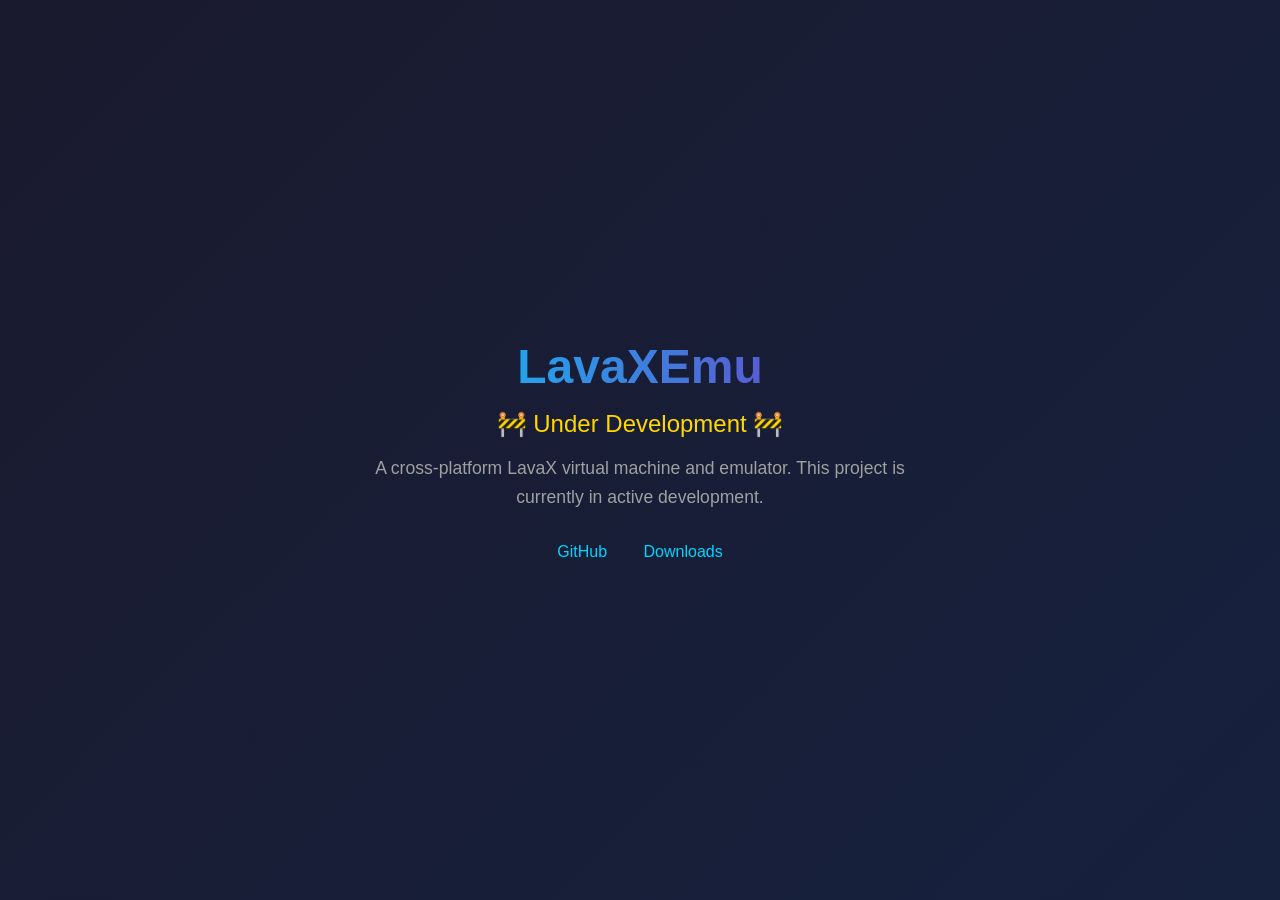
==== site/index.html @ cfd11c2a "Add GitHub Actions CI/CD configuration - ci.yml: Check formatting, clippy, build and tests - release" ====
<!DOCTYPE html>
<html lang="en">
<head>
    <meta charset="UTF-8">
    <meta name="viewport" content="width=device-width, initial-scale=1.0">
    <title>LavaXEmu</title>
    <style>
        * {
            margin: 0;
            padding: 0;
            box-sizing: border-box;
        }
        body {
            font-family: -apple-system, BlinkMacSystemFont, 'Segoe UI', Roboto, Oxygen, Ubuntu, sans-serif;
            display: flex;
            justify-content: center;
            align-items: center;
            min-height: 100vh;
            background: linear-gradient(135deg, #1a1a2e 0%, #16213e 100%);
            color: #e6e6e6;
        }
        .container {
            text-align: center;
            padding: 2rem;
        }
        h1 {
            font-size: 3rem;
            margin-bottom: 1rem;
            background: linear-gradient(90deg, #00d4ff, #7b2cbf);
            -webkit-background-clip: text;
            -webkit-text-fill-color: transparent;
            background-clip: text;
        }
        .status {
            font-size: 1.5rem;
            color: #ffd700;
            margin-bottom: 1rem;
            animation: pulse 2s infinite;
        }
        @keyframes pulse {
            0%, 100% { opacity: 1; }
            50% { opacity: 0.5; }
        }
        p {
            font-size: 1.1rem;
            color: #a0a0a0;
            max-width: 600px;
            margin: 0 auto;
            line-height: 1.6;
        }
        .links {
            margin-top: 2rem;
        }
        .links a {
            color: #00d4ff;
            text-decoration: none;
            margin: 0 1rem;
            font-size: 1rem;
        }
        .links a:hover {
            text-decoration: underline;
        }
    </style>
</head>
<body>
    <div class="container">
        <h1>LavaXEmu</h1>
        <div class="status">🚧 Under Development 🚧</div>
        <p>
            A cross-platform LavaX virtual machine and emulator.
            This project is currently in active development.
        </p>
        <div class="links">
            <a href="https://github.com/Aloys/LavaXEmu">GitHub</a>
            <a href="https://github.com/Aloys/LavaXEmu/releases">Downloads</a>
        </div>
    </div>
</body>
</html>
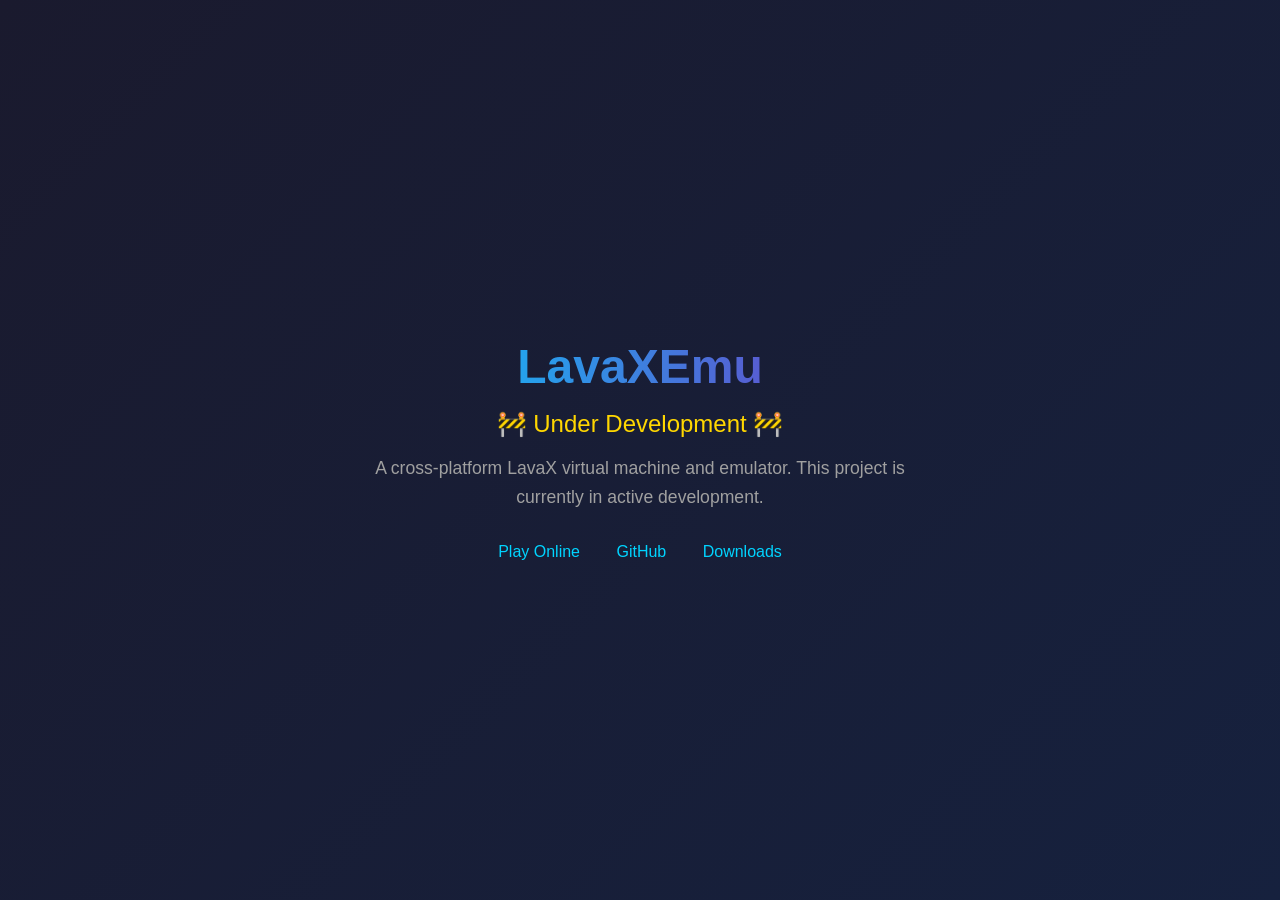
==== commit 22c89265: "feat: add EmulatorJS browser core" ====
--- a/site/index.html
+++ b/site/index.html
@@ -71,8 +71,9 @@
             This project is currently in active development.
         </p>
         <div class="links">
-            <a href="https://github.com/Aloys/LavaXEmu">GitHub</a>
-            <a href="https://github.com/Aloys/LavaXEmu/releases">Downloads</a>
+            <a href="play.html">Play Online</a>
+            <a href="https://github.com/AloysHF/LavaXEmu">GitHub</a>
+            <a href="https://github.com/AloysHF/LavaXEmu/releases">Downloads</a>
         </div>
     </div>
 </body>
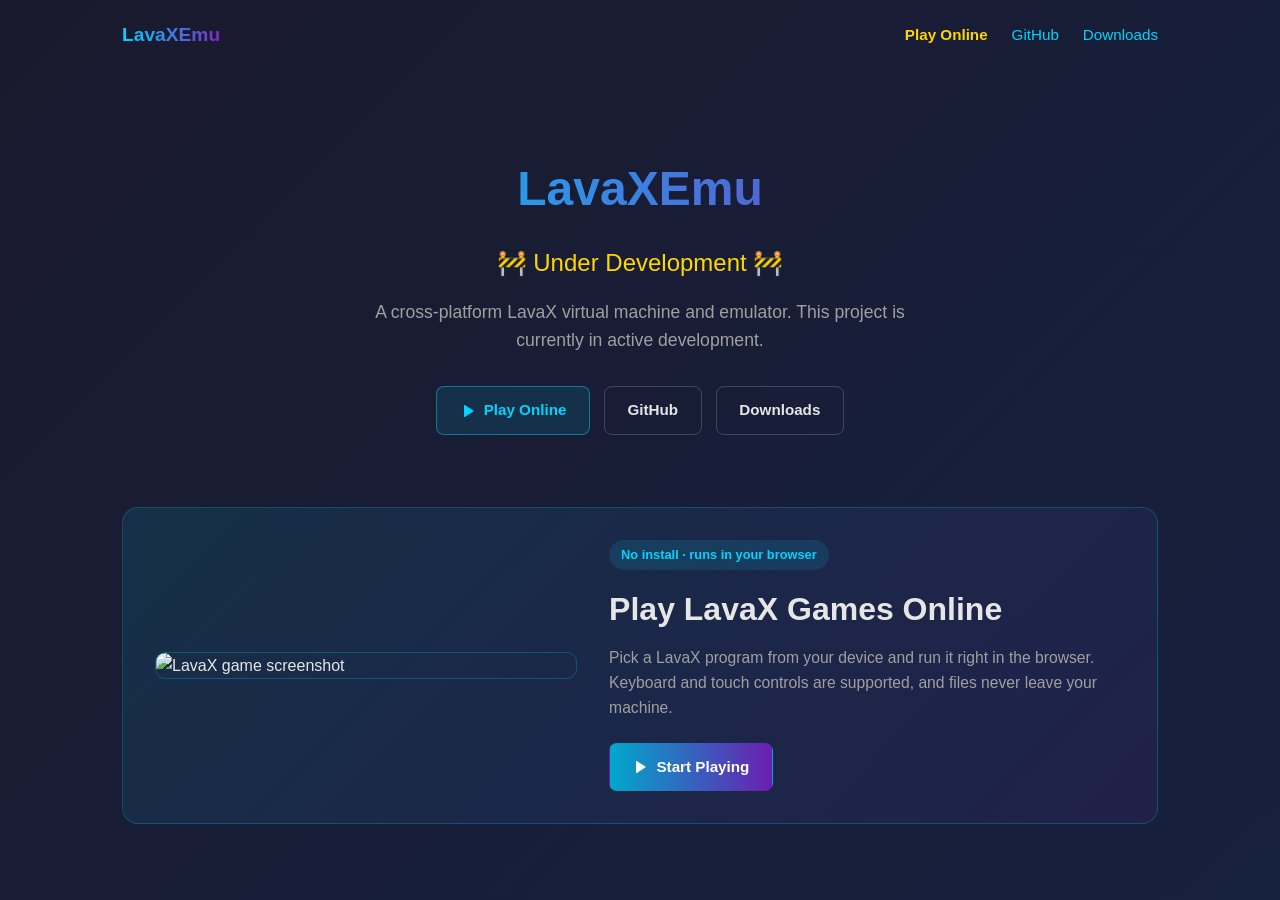
==== commit ad3146ab: "feat: surface online play on the landing page" ====
--- a/site/index.html
+++ b/site/index.html
@@ -3,6 +3,8 @@
 <head>
     <meta charset="UTF-8">
     <meta name="viewport" content="width=device-width, initial-scale=1.0">
+    <meta name="description" content="A cross-platform LavaX virtual machine and emulator. Play LavaX games in your browser, no install required.">
+    <meta name="theme-color" content="#16213e">
     <title>LavaXEmu</title>
     <style>
         * {
@@ -10,18 +12,55 @@
             padding: 0;
             box-sizing: border-box;
         }
+        html {
+            scroll-behavior: smooth;
+        }
         body {
             font-family: -apple-system, BlinkMacSystemFont, 'Segoe UI', Roboto, Oxygen, Ubuntu, sans-serif;
-            display: flex;
-            justify-content: center;
-            align-items: center;
             min-height: 100vh;
             background: linear-gradient(135deg, #1a1a2e 0%, #16213e 100%);
             color: #e6e6e6;
-        }
-        .container {
+            line-height: 1.6;
+        }
+        a {
+            color: #00d4ff;
+            text-decoration: none;
+        }
+        .nav {
+            display: flex;
+            flex-wrap: wrap;
+            align-items: center;
+            gap: 1.5rem;
+            max-width: 1100px;
+            margin: 0 auto;
+            padding: 1.25rem 2rem;
+            font-size: 0.95rem;
+        }
+        .nav .brand {
+            margin-right: auto;
+            font-weight: 700;
+            font-size: 1.2rem;
+            background: linear-gradient(90deg, #00d4ff, #7b2cbf);
+            -webkit-background-clip: text;
+            -webkit-text-fill-color: transparent;
+            background-clip: text;
+        }
+        .nav a:hover {
+            text-decoration: underline;
+        }
+        .nav a.nav-play {
+            color: #ffd700;
+            font-weight: 600;
+        }
+        .nav a.nav-play:hover {
+            color: #00d4ff;
+            text-decoration: none;
+        }
+        .hero {
+            max-width: 900px;
+            margin: 0 auto;
+            padding: 5rem 2rem 4.5rem;
             text-align: center;
-            padding: 2rem;
         }
         h1 {
             font-size: 3rem;
@@ -41,40 +80,155 @@
             0%, 100% { opacity: 1; }
             50% { opacity: 0.5; }
         }
-        p {
+        .hero p {
             font-size: 1.1rem;
             color: #a0a0a0;
             max-width: 600px;
             margin: 0 auto;
-            line-height: 1.6;
-        }
-        .links {
+        }
+        .hero-actions {
+            display: flex;
+            flex-wrap: wrap;
+            justify-content: center;
+            gap: 0.9rem;
             margin-top: 2rem;
         }
-        .links a {
-            color: #00d4ff;
-            text-decoration: none;
-            margin: 0 1rem;
-            font-size: 1rem;
-        }
-        .links a:hover {
-            text-decoration: underline;
+        .btn {
+            display: inline-flex;
+            align-items: center;
+            gap: 0.5rem;
+            padding: 0.7rem 1.4rem;
+            border: 1px solid transparent;
+            border-radius: 8px;
+            font-size: 0.95rem;
+            font-weight: 600;
+            transition: background 0.2s, border-color 0.2s, color 0.2s, filter 0.2s;
+        }
+        .btn-primary {
+            background: linear-gradient(90deg, #00a8cc, #6a1fb0);
+            color: #fff;
+        }
+        .btn-primary:hover {
+            filter: brightness(1.12);
+        }
+        .btn-play {
+            background: rgba(0, 212, 255, 0.1);
+            border-color: rgba(0, 212, 255, 0.45);
+            color: #00d4ff;
+        }
+        .btn-play:hover {
+            background: rgba(0, 212, 255, 0.18);
+            border-color: #00d4ff;
+        }
+        .btn-ghost {
+            border-color: rgba(255, 255, 255, 0.18);
+            color: #e6e6e6;
+        }
+        .btn-ghost:hover {
+            border-color: rgba(0, 212, 255, 0.5);
+            color: #00d4ff;
+        }
+        .play-section {
+            max-width: 1100px;
+            margin: 0 auto 5rem;
+            padding: 0 2rem;
+        }
+        .play-cta {
+            display: grid;
+            grid-template-columns: 0.9fr 1.1fr;
+            gap: 2rem;
+            align-items: center;
+            padding: 2rem;
+            background: linear-gradient(135deg, rgba(0, 212, 255, 0.1), rgba(123, 44, 191, 0.1));
+            border: 1px solid rgba(0, 212, 255, 0.22);
+            border-radius: 16px;
+        }
+        .play-cta-cover img {
+            display: block;
+            width: 100%;
+            border: 1px solid rgba(0, 212, 255, 0.25);
+            border-radius: 10px;
+            image-rendering: pixelated;
+        }
+        .play-cta-badge {
+            display: inline-block;
+            padding: 0.3rem 0.75rem;
+            border-radius: 999px;
+            background: rgba(0, 212, 255, 0.12);
+            color: #00d4ff;
+            font-size: 0.8rem;
+            font-weight: 600;
+        }
+        .play-cta-body h2 {
+            font-size: clamp(1.5rem, 3vw, 2rem);
+            margin: 0.9rem 0 0.6rem;
+        }
+        .play-cta-body p {
+            color: #a0a0a0;
+            font-size: 0.98rem;
+            margin-bottom: 1.4rem;
+        }
+        @media (max-width: 720px) {
+            .nav {
+                gap: 1rem;
+                padding: 1rem 1.5rem;
+            }
+            .hero {
+                padding: 3.5rem 1.5rem 3rem;
+            }
+            .play-section {
+                padding: 0 1.5rem;
+            }
+            .play-cta {
+                grid-template-columns: 1fr;
+                gap: 1.5rem;
+                padding: 1.5rem;
+            }
         }
     </style>
 </head>
 <body>
-    <div class="container">
-        <h1>LavaXEmu</h1>
-        <div class="status">🚧 Under Development 🚧</div>
-        <p>
-            A cross-platform LavaX virtual machine and emulator.
-            This project is currently in active development.
-        </p>
-        <div class="links">
-            <a href="play.html">Play Online</a>
-            <a href="https://github.com/AloysHF/LavaXEmu">GitHub</a>
-            <a href="https://github.com/AloysHF/LavaXEmu/releases">Downloads</a>
-        </div>
-    </div>
+    <nav class="nav">
+        <a href="index.html" class="brand">LavaXEmu</a>
+        <a href="play.html" class="nav-play">Play Online</a>
+        <a href="https://github.com/AloysHF/LavaXEmu">GitHub</a>
+        <a href="https://github.com/AloysHF/LavaXEmu/releases">Downloads</a>
+    </nav>
+
+    <main>
+        <section class="hero">
+            <h1>LavaXEmu</h1>
+            <div class="status">🚧 Under Development 🚧</div>
+            <p>
+                A cross-platform LavaX virtual machine and emulator.
+                This project is currently in active development.
+            </p>
+            <div class="hero-actions">
+                <a href="play.html" class="btn btn-play">
+                    <svg width="16" height="16" viewBox="0 0 16 16" fill="currentColor" aria-hidden="true"><path d="M4 2.5v11a.5.5 0 00.77.42l8.5-5.5a.5.5 0 000-.84l-8.5-5.5A.5.5 0 004 2.5z"/></svg>
+                    <span>Play Online</span>
+                </a>
+                <a href="https://github.com/AloysHF/LavaXEmu" class="btn btn-ghost">GitHub</a>
+                <a href="https://github.com/AloysHF/LavaXEmu/releases" class="btn btn-ghost">Downloads</a>
+            </div>
+        </section>
+
+        <section id="play" class="play-section">
+            <div class="play-cta">
+                <div class="play-cta-cover">
+                    <img src="docs/images/allout.png" alt="LavaX game screenshot" loading="lazy">
+                </div>
+                <div class="play-cta-body">
+                    <span class="play-cta-badge">No install · runs in your browser</span>
+                    <h2>Play LavaX Games Online</h2>
+                    <p>Pick a LavaX program from your device and run it right in the browser. Keyboard and touch controls are supported, and files never leave your machine.</p>
+                    <a href="play.html" class="btn btn-primary">
+                        <svg width="16" height="16" viewBox="0 0 16 16" fill="currentColor" aria-hidden="true"><path d="M4 2.5v11a.5.5 0 00.77.42l8.5-5.5a.5.5 0 000-.84l-8.5-5.5A.5.5 0 004 2.5z"/></svg>
+                        <span>Start Playing</span>
+                    </a>
+                </div>
+            </div>
+        </section>
+    </main>
 </body>
 </html>
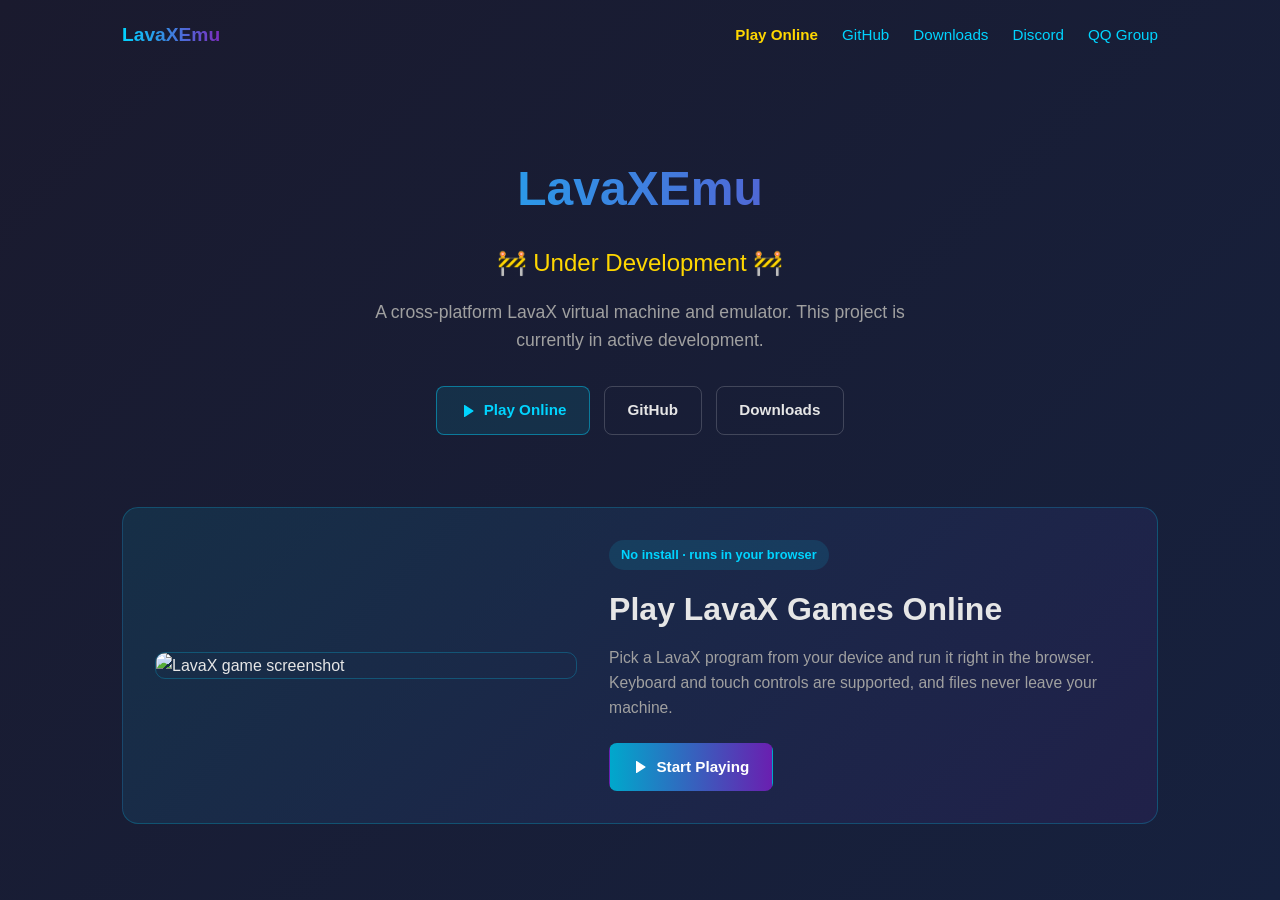
==== commit 1fb96d61: "docs: add Discord and QQ community links" ====
--- a/site/index.html
+++ b/site/index.html
@@ -193,6 +193,8 @@
         <a href="play.html" class="nav-play">Play Online</a>
         <a href="https://github.com/AloysHF/LavaXEmu">GitHub</a>
         <a href="https://github.com/AloysHF/LavaXEmu/releases">Downloads</a>
+        <a href="https://discord.gg/E4SQjXUkZy" target="_blank" rel="noopener">Discord</a>
+        <a href="https://qm.qq.com/q/LAO7DKAWUC" target="_blank" rel="noopener">QQ Group</a>
     </nav>
 
     <main>
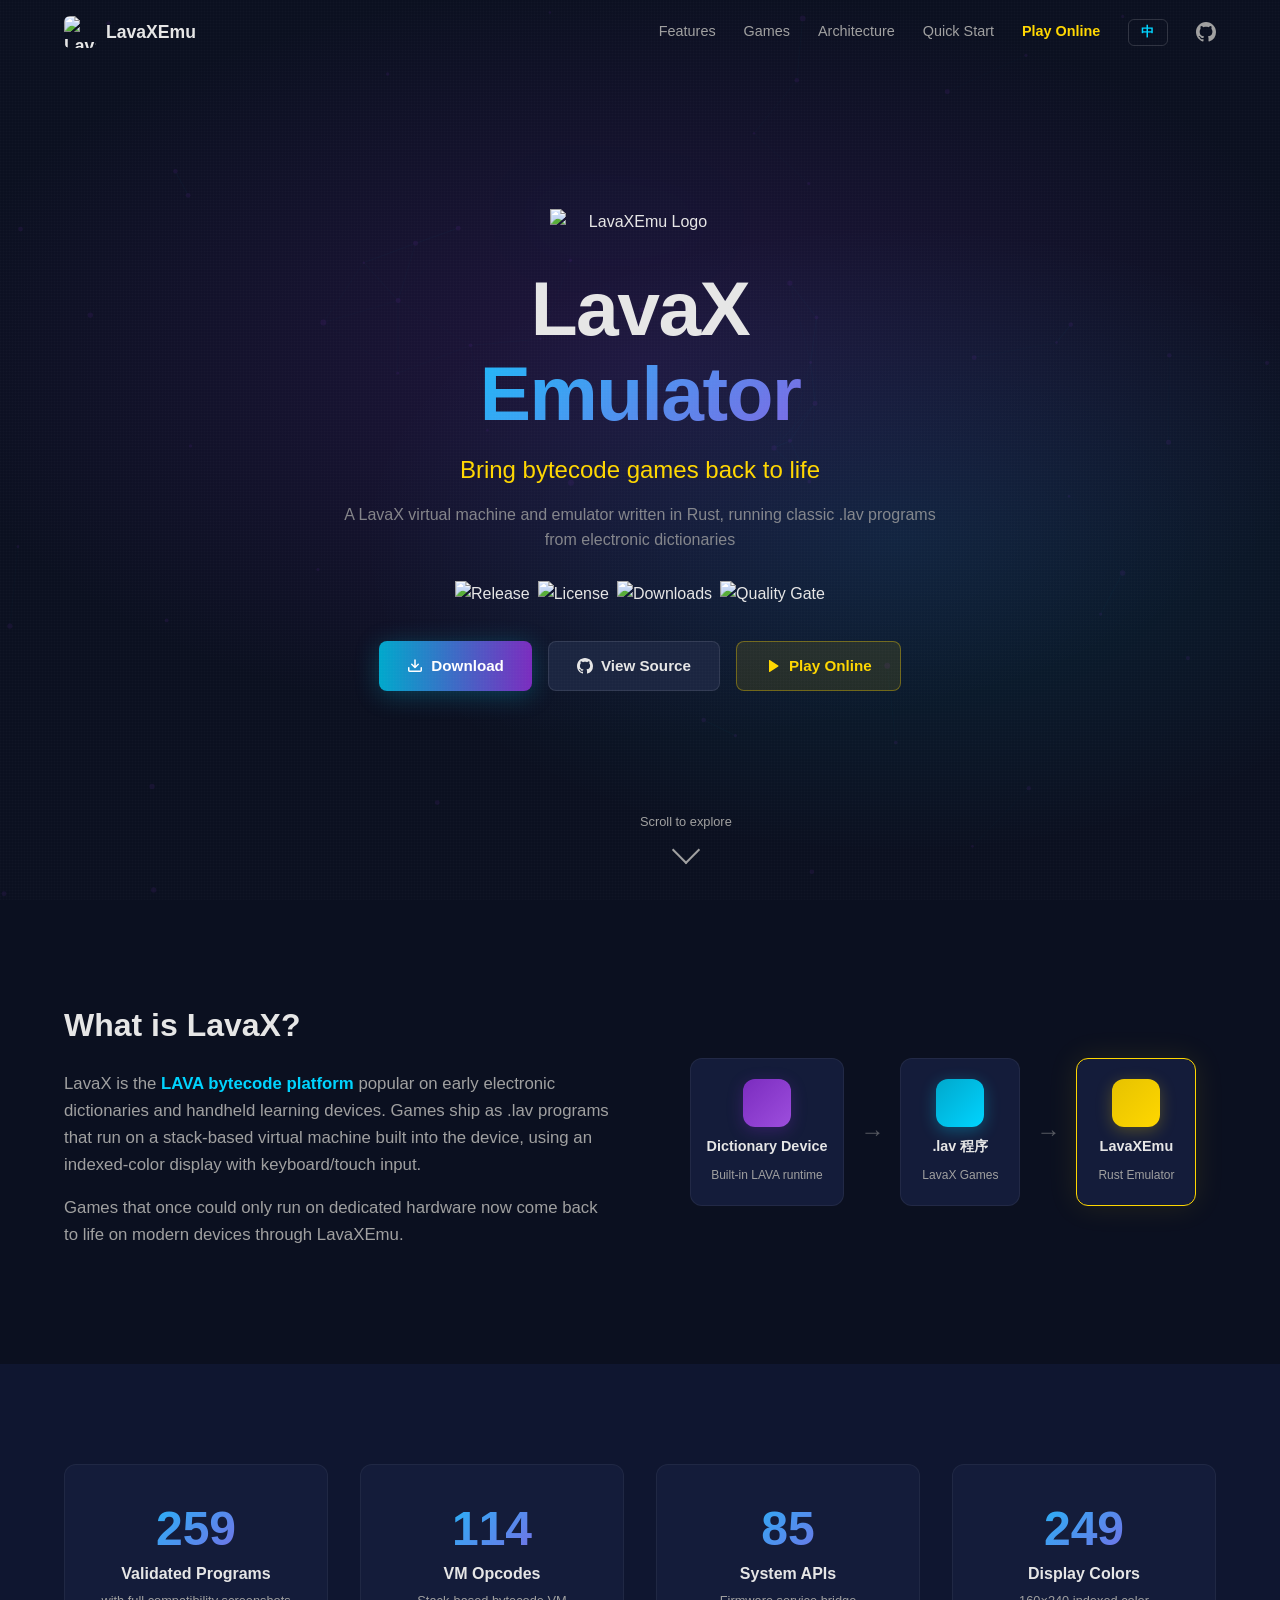
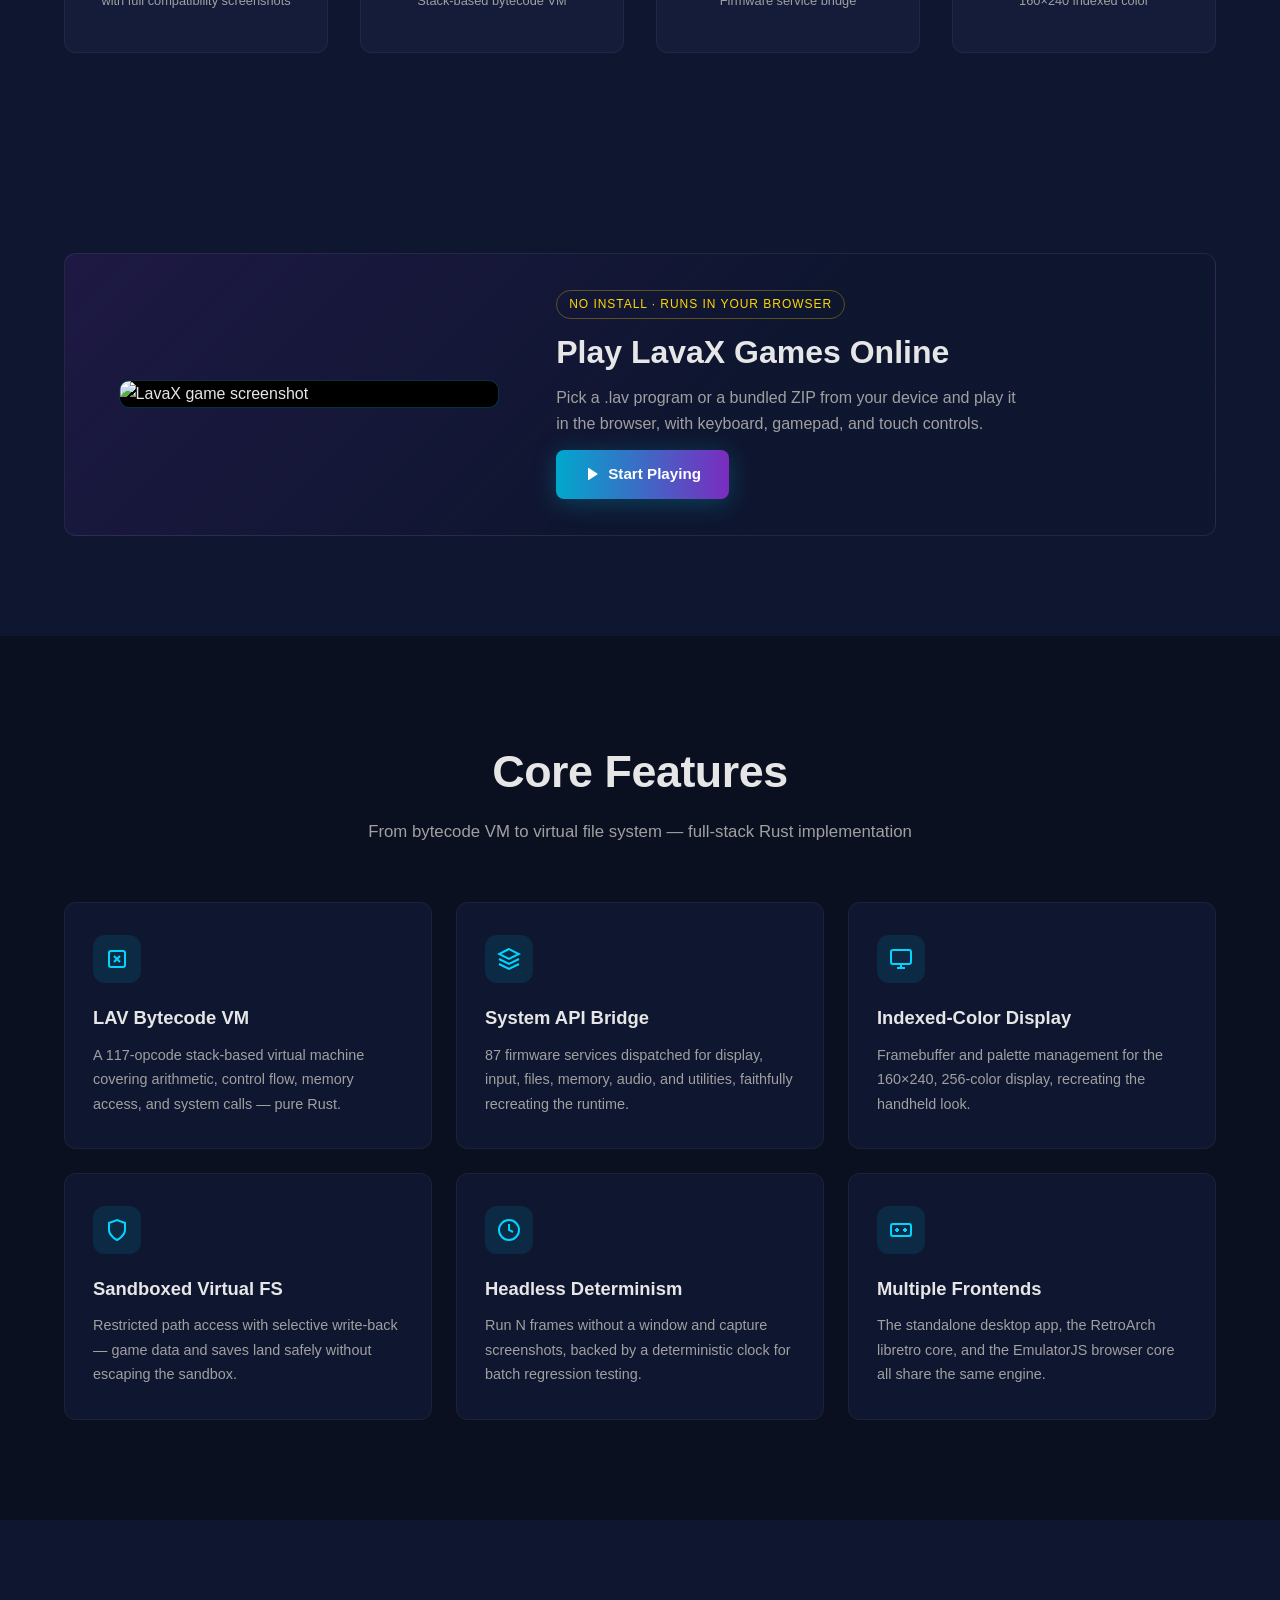
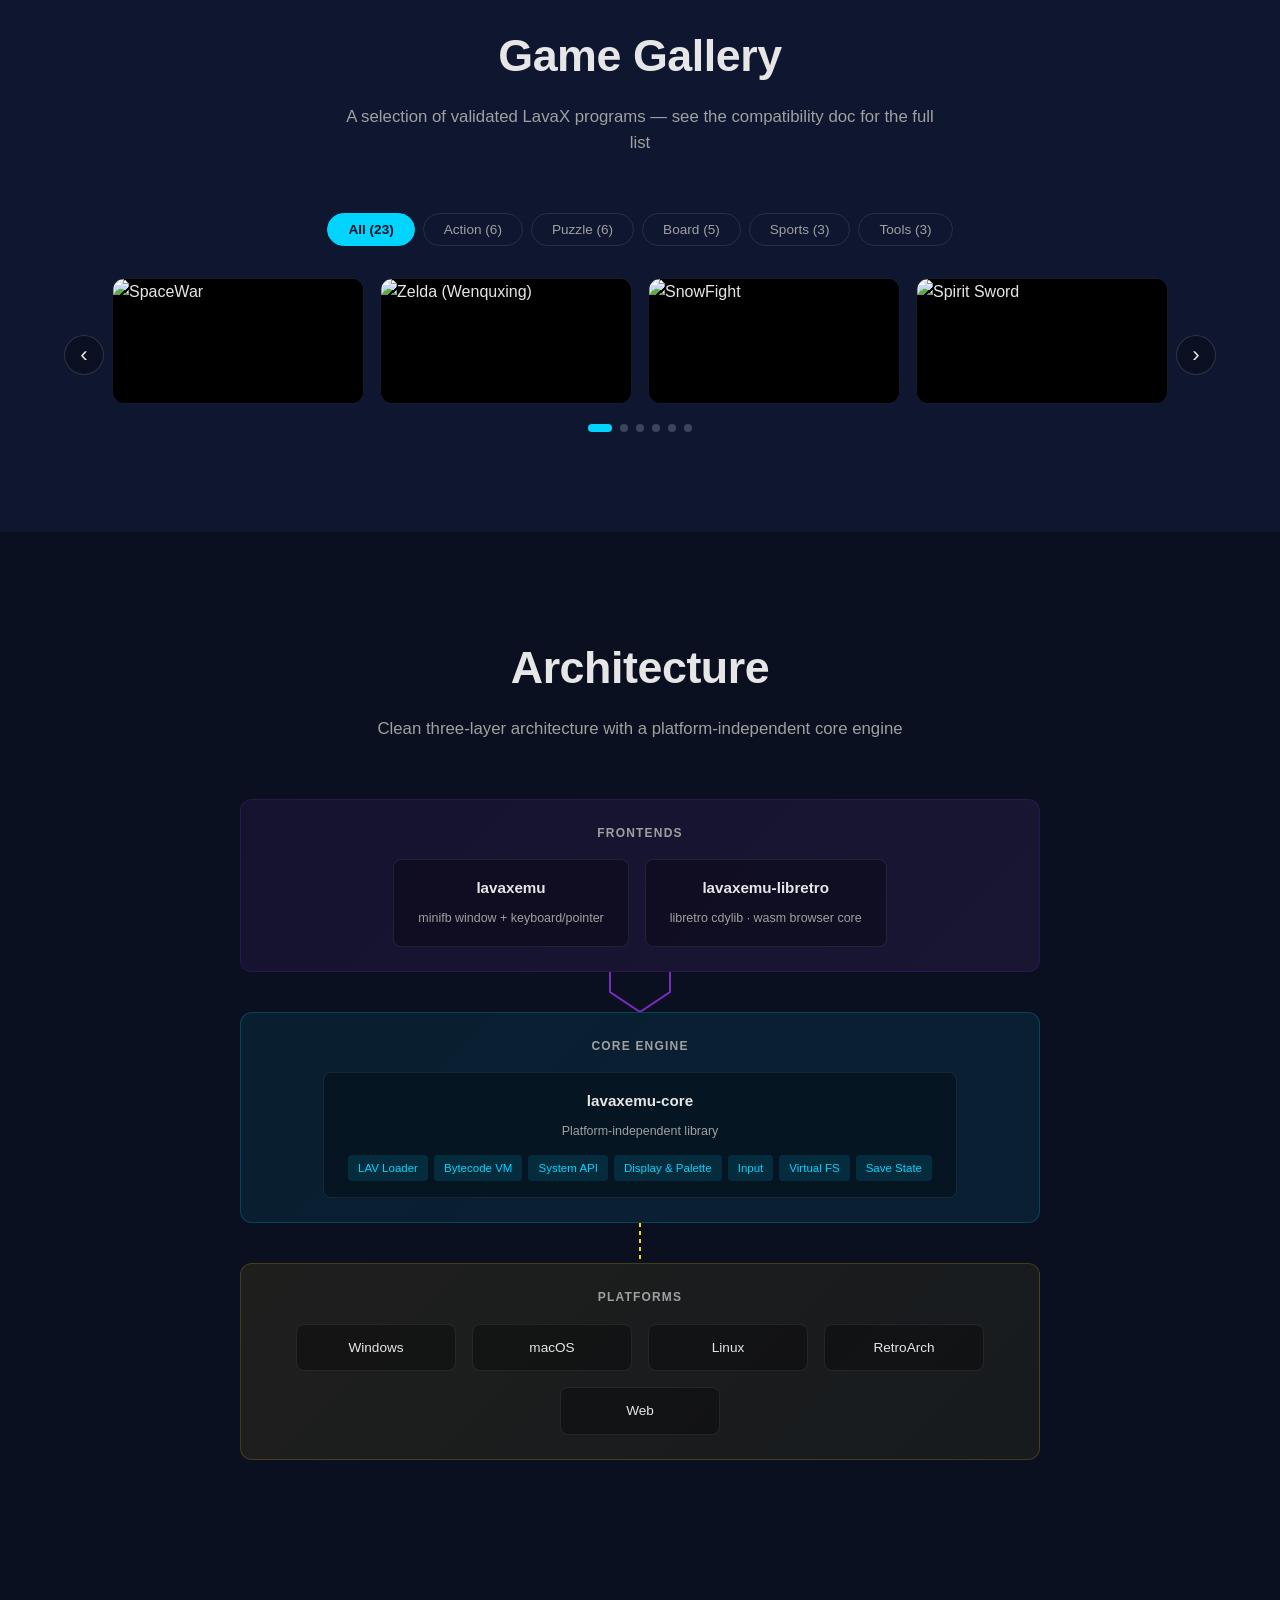
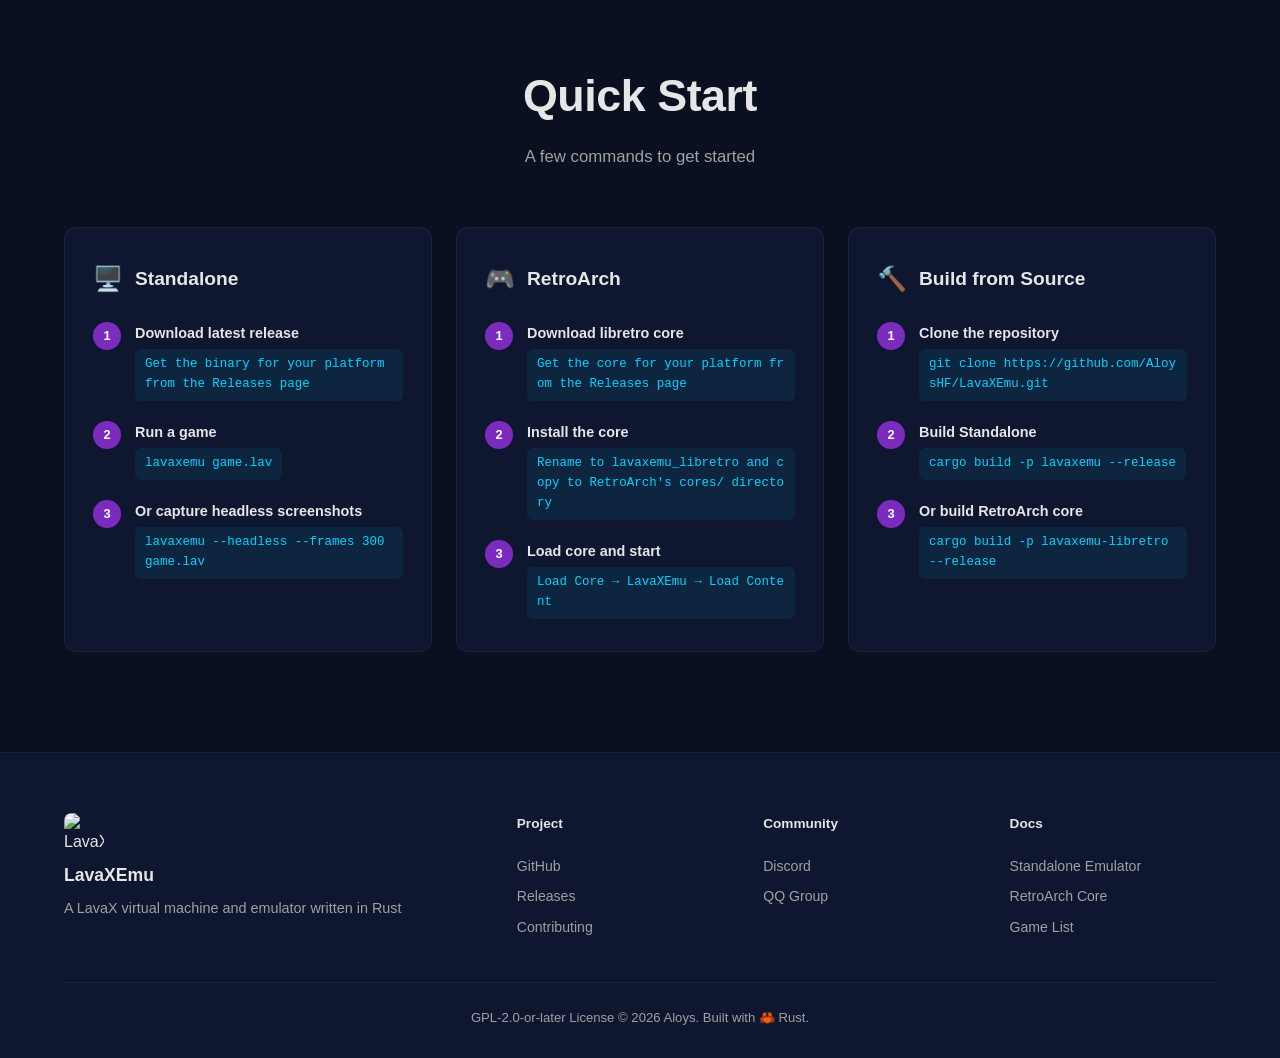
==== commit 21b1753d: "site: expand landing page with full content framework Rework the site to the shared landing-page fra" ====
--- a/site/index.html
+++ b/site/index.html
@@ -1,236 +1,417 @@
 <!DOCTYPE html>
-<html lang="en">
+<html lang="zh-CN">
 <head>
-    <meta charset="UTF-8">
-    <meta name="viewport" content="width=device-width, initial-scale=1.0">
-    <meta name="description" content="A cross-platform LavaX virtual machine and emulator. Play LavaX games in your browser, no install required.">
-    <meta name="theme-color" content="#16213e">
-    <title>LavaXEmu</title>
-    <style>
-        * {
-            margin: 0;
-            padding: 0;
-            box-sizing: border-box;
-        }
-        html {
-            scroll-behavior: smooth;
-        }
-        body {
-            font-family: -apple-system, BlinkMacSystemFont, 'Segoe UI', Roboto, Oxygen, Ubuntu, sans-serif;
-            min-height: 100vh;
-            background: linear-gradient(135deg, #1a1a2e 0%, #16213e 100%);
-            color: #e6e6e6;
-            line-height: 1.6;
-        }
-        a {
-            color: #00d4ff;
-            text-decoration: none;
-        }
-        .nav {
-            display: flex;
-            flex-wrap: wrap;
-            align-items: center;
-            gap: 1.5rem;
-            max-width: 1100px;
-            margin: 0 auto;
-            padding: 1.25rem 2rem;
-            font-size: 0.95rem;
-        }
-        .nav .brand {
-            margin-right: auto;
-            font-weight: 700;
-            font-size: 1.2rem;
-            background: linear-gradient(90deg, #00d4ff, #7b2cbf);
-            -webkit-background-clip: text;
-            -webkit-text-fill-color: transparent;
-            background-clip: text;
-        }
-        .nav a:hover {
-            text-decoration: underline;
-        }
-        .nav a.nav-play {
-            color: #ffd700;
-            font-weight: 600;
-        }
-        .nav a.nav-play:hover {
-            color: #00d4ff;
-            text-decoration: none;
-        }
-        .hero {
-            max-width: 900px;
-            margin: 0 auto;
-            padding: 5rem 2rem 4.5rem;
-            text-align: center;
-        }
-        h1 {
-            font-size: 3rem;
-            margin-bottom: 1rem;
-            background: linear-gradient(90deg, #00d4ff, #7b2cbf);
-            -webkit-background-clip: text;
-            -webkit-text-fill-color: transparent;
-            background-clip: text;
-        }
-        .status {
-            font-size: 1.5rem;
-            color: #ffd700;
-            margin-bottom: 1rem;
-            animation: pulse 2s infinite;
-        }
-        @keyframes pulse {
-            0%, 100% { opacity: 1; }
-            50% { opacity: 0.5; }
-        }
-        .hero p {
-            font-size: 1.1rem;
-            color: #a0a0a0;
-            max-width: 600px;
-            margin: 0 auto;
-        }
-        .hero-actions {
-            display: flex;
-            flex-wrap: wrap;
-            justify-content: center;
-            gap: 0.9rem;
-            margin-top: 2rem;
-        }
-        .btn {
-            display: inline-flex;
-            align-items: center;
-            gap: 0.5rem;
-            padding: 0.7rem 1.4rem;
-            border: 1px solid transparent;
-            border-radius: 8px;
-            font-size: 0.95rem;
-            font-weight: 600;
-            transition: background 0.2s, border-color 0.2s, color 0.2s, filter 0.2s;
-        }
-        .btn-primary {
-            background: linear-gradient(90deg, #00a8cc, #6a1fb0);
-            color: #fff;
-        }
-        .btn-primary:hover {
-            filter: brightness(1.12);
-        }
-        .btn-play {
-            background: rgba(0, 212, 255, 0.1);
-            border-color: rgba(0, 212, 255, 0.45);
-            color: #00d4ff;
-        }
-        .btn-play:hover {
-            background: rgba(0, 212, 255, 0.18);
-            border-color: #00d4ff;
-        }
-        .btn-ghost {
-            border-color: rgba(255, 255, 255, 0.18);
-            color: #e6e6e6;
-        }
-        .btn-ghost:hover {
-            border-color: rgba(0, 212, 255, 0.5);
-            color: #00d4ff;
-        }
-        .play-section {
-            max-width: 1100px;
-            margin: 0 auto 5rem;
-            padding: 0 2rem;
-        }
-        .play-cta {
-            display: grid;
-            grid-template-columns: 0.9fr 1.1fr;
-            gap: 2rem;
-            align-items: center;
-            padding: 2rem;
-            background: linear-gradient(135deg, rgba(0, 212, 255, 0.1), rgba(123, 44, 191, 0.1));
-            border: 1px solid rgba(0, 212, 255, 0.22);
-            border-radius: 16px;
-        }
-        .play-cta-cover img {
-            display: block;
-            width: 100%;
-            border: 1px solid rgba(0, 212, 255, 0.25);
-            border-radius: 10px;
-            image-rendering: pixelated;
-        }
-        .play-cta-badge {
-            display: inline-block;
-            padding: 0.3rem 0.75rem;
-            border-radius: 999px;
-            background: rgba(0, 212, 255, 0.12);
-            color: #00d4ff;
-            font-size: 0.8rem;
-            font-weight: 600;
-        }
-        .play-cta-body h2 {
-            font-size: clamp(1.5rem, 3vw, 2rem);
-            margin: 0.9rem 0 0.6rem;
-        }
-        .play-cta-body p {
-            color: #a0a0a0;
-            font-size: 0.98rem;
-            margin-bottom: 1.4rem;
-        }
-        @media (max-width: 720px) {
-            .nav {
-                gap: 1rem;
-                padding: 1rem 1.5rem;
-            }
-            .hero {
-                padding: 3.5rem 1.5rem 3rem;
-            }
-            .play-section {
-                padding: 0 1.5rem;
-            }
-            .play-cta {
-                grid-template-columns: 1fr;
-                gap: 1.5rem;
-                padding: 1.5rem;
-            }
-        }
-    </style>
+  <meta charset="UTF-8">
+  <meta name="viewport" content="width=device-width, initial-scale=1.0">
+  <title>LavaXEmu — 让字节码游戏重获新生</title>
+  <meta name="description" content="用 Rust 编写的 LavaX 虚拟机与模拟器，支持 160×240 索引色屏上的经典 .lav 程序，兼容 RetroArch">
+  <meta name="theme-color" content="#0b1020">
+  <link rel="icon" type="image/png" href="res/logo.png">
+  <link rel="stylesheet" href="css/style.css">
 </head>
 <body>
-    <nav class="nav">
-        <a href="index.html" class="brand">LavaXEmu</a>
-        <a href="play.html" class="nav-play">Play Online</a>
-        <a href="https://github.com/AloysHF/LavaXEmu">GitHub</a>
-        <a href="https://github.com/AloysHF/LavaXEmu/releases">Downloads</a>
-        <a href="https://discord.gg/E4SQjXUkZy" target="_blank" rel="noopener">Discord</a>
-        <a href="https://qm.qq.com/q/LAO7DKAWUC" target="_blank" rel="noopener">QQ Group</a>
-    </nav>
-
-    <main>
-        <section class="hero">
-            <h1>LavaXEmu</h1>
-            <div class="status">🚧 Under Development 🚧</div>
-            <p>
-                A cross-platform LavaX virtual machine and emulator.
-                This project is currently in active development.
-            </p>
-            <div class="hero-actions">
-                <a href="play.html" class="btn btn-play">
-                    <svg width="16" height="16" viewBox="0 0 16 16" fill="currentColor" aria-hidden="true"><path d="M4 2.5v11a.5.5 0 00.77.42l8.5-5.5a.5.5 0 000-.84l-8.5-5.5A.5.5 0 004 2.5z"/></svg>
-                    <span>Play Online</span>
-                </a>
-                <a href="https://github.com/AloysHF/LavaXEmu" class="btn btn-ghost">GitHub</a>
-                <a href="https://github.com/AloysHF/LavaXEmu/releases" class="btn btn-ghost">Downloads</a>
-            </div>
-        </section>
-
-        <section id="play" class="play-section">
-            <div class="play-cta">
-                <div class="play-cta-cover">
-                    <img src="docs/images/allout.png" alt="LavaX game screenshot" loading="lazy">
-                </div>
-                <div class="play-cta-body">
-                    <span class="play-cta-badge">No install · runs in your browser</span>
-                    <h2>Play LavaX Games Online</h2>
-                    <p>Pick a LavaX program from your device and run it right in the browser. Keyboard and touch controls are supported, and files never leave your machine.</p>
-                    <a href="play.html" class="btn btn-primary">
-                        <svg width="16" height="16" viewBox="0 0 16 16" fill="currentColor" aria-hidden="true"><path d="M4 2.5v11a.5.5 0 00.77.42l8.5-5.5a.5.5 0 000-.84l-8.5-5.5A.5.5 0 004 2.5z"/></svg>
-                        <span>Start Playing</span>
-                    </a>
-                </div>
-            </div>
-        </section>
-    </main>
+
+  <!-- ====== NAV ====== -->
+  <nav id="navbar">
+    <div class="nav-inner">
+      <a href="#hero" class="nav-logo">
+        <img src="res/logo.png" alt="LavaXEmu" width="32" height="32">
+        <span>LavaXEmu</span>
+      </a>
+      <div class="nav-links">
+        <a href="#features" data-i18n="nav-features">核心特性</a>
+        <a href="#gallery" data-i18n="nav-games">游戏库</a>
+        <a href="#architecture" data-i18n="nav-arch">技术架构</a>
+        <a href="#quickstart" data-i18n="nav-quickstart">快速开始</a>
+        <a href="play.html" class="nav-play" data-i18n="nav-play">在线体验</a>
+        <button id="lang-toggle" class="lang-toggle" aria-label="Switch language">EN</button>
+        <a href="https://github.com/AloysHF/LavaXEmu" class="nav-github" target="_blank">
+          <svg width="20" height="20" viewBox="0 0 16 16" fill="currentColor"><path d="M8 0C3.58 0 0 3.58 0 8c0 3.54 2.29 6.53 5.47 7.59.4.07.55-.17.55-.38 0-.19-.01-.82-.01-1.49-2.01.37-2.53-.49-2.69-.94-.09-.23-.48-.94-.82-1.13-.28-.15-.68-.52-.01-.53.63-.01 1.08.58 1.23.82.72 1.21 1.87.87 2.33.66.07-.52.28-.87.51-1.07-1.78-.2-3.64-.89-3.64-3.95 0-.87.31-1.59.82-2.15-.08-.2-.36-1.02.08-2.12 0 0 .67-.21 2.2.82.64-.18 1.32-.27 2-.27.68 0 1.36.09 2 .27 1.53-1.04 2.2-.82 2.2-.82.44 1.1.16 1.92.08 2.12.51.56.82 1.27.82 2.15 0 3.07-1.87 3.75-3.65 3.95.29.25.54.73.54 1.48 0 1.07-.01 1.93-.01 2.2 0 .21.15.46.55.38A8.013 8.013 0 0016 8c0-4.42-3.58-8-8-8z"/></svg>
+        </a>
+      </div>
+      <button class="nav-toggle" aria-label="Toggle menu">
+        <span></span><span></span><span></span>
+      </button>
+    </div>
+  </nav>
+
+  <!-- ====== HERO ====== -->
+  <section id="hero">
+    <div class="hero-bg">
+      <canvas id="circuit-canvas"></canvas>
+    </div>
+    <div class="hero-content">
+      <div class="hero-chip">
+        <img src="res/logo.png" alt="LavaXEmu Logo" class="hero-logo">
+      </div>
+      <h1 class="hero-title">
+        <span class="hero-title-line">LavaX</span>
+        <span class="hero-title-line accent">Emulator</span>
+      </h1>
+      <p class="hero-subtitle" data-i18n="hero-subtitle">让字节码游戏重获新生</p>
+      <p class="hero-desc" data-i18n="hero-desc">用 Rust 编写的 LavaX 虚拟机与模拟器，完整运行电子词典上的经典 .lav 程序</p>
+      <div class="hero-badges">
+        <img src="https://img.shields.io/github/v/release/AloysHF/LavaXEmu?style=for-the-badge" alt="Release">
+        <img src="https://img.shields.io/badge/license-GPL%202.0-blue?style=for-the-badge" alt="License">
+        <img src="https://img.shields.io/github/downloads/AloysHF/LavaXEmu/total?style=for-the-badge&label=downloads" alt="Downloads">
+        <img src="https://sonarcloud.io/api/project_badges/measure?project=AloysHF_LavaXEmu&metric=alert_status&style=for-the-badge" alt="Quality Gate">
+      </div>
+      <div class="hero-actions">
+        <a href="https://github.com/AloysHF/LavaXEmu/releases/latest" class="btn btn-primary" target="_blank">
+          <svg width="16" height="16" viewBox="0 0 16 16" fill="currentColor"><path d="M2.75 14A1.75 1.75 0 011 12.25v-2.5a.75.75 0 011.5 0v2.5c0 .138.112.25.25.25h10.5a.25.25 0 00.25-.25v-2.5a.75.75 0 011.5 0v2.5A1.75 1.75 0 0113.25 14H2.75z"/><path d="M7.25 7.689V2a.75.75 0 011.5 0v5.689l1.97-1.969a.749.749 0 111.06 1.06l-3.25 3.25a.749.749 0 01-1.06 0L4.22 6.78a.749.749 0 111.06-1.06l1.97 1.969z"/></svg>
+          <span data-i18n="hero-download">下载</span>
+        </a>
+        <a href="https://github.com/AloysHF/LavaXEmu" class="btn btn-secondary" target="_blank">
+          <svg width="16" height="16" viewBox="0 0 16 16" fill="currentColor"><path d="M8 0C3.58 0 0 3.58 0 8c0 3.54 2.29 6.53 5.47 7.59.4.07.55-.17.55-.38 0-.19-.01-.82-.01-1.49-2.01.37-2.53-.49-2.69-.94-.09-.23-.48-.94-.82-1.13-.28-.15-.68-.52-.01-.53.63-.01 1.08.58 1.23.82.72 1.21 1.87.87 2.33.66.07-.52.28-.87.51-1.07-1.78-.2-3.64-.89-3.64-3.95 0-.87.31-1.59.82-2.15-.08-.2-.36-1.02.08-2.12 0 0 .67-.21 2.2.82.64-.18 1.32-.27 2-.27.68 0 1.36.09 2 .27 1.53-1.04 2.2-.82 2.2-.82.44 1.1.16 1.92.08 2.12.51.56.82 1.27.82 2.15 0 3.07-1.87 3.75-3.65 3.95.29.25.54.73.54 1.48 0 1.07-.01 1.93-.01 2.2 0 .21.15.46.55.38A8.013 8.013 0 0016 8c0-4.42-3.58-8-8-8z"/></svg>
+          <span data-i18n="hero-github">查看源码</span>
+        </a>
+        <a href="play.html" class="btn btn-play">
+          <svg width="16" height="16" viewBox="0 0 16 16" fill="currentColor"><path d="M4 2.5v11a.5.5 0 00.77.42l8.5-5.5a.5.5 0 000-.84l-8.5-5.5A.5.5 0 004 2.5z"/></svg>
+          <span data-i18n="hero-play">在线试玩</span>
+        </a>
+      </div>
+    </div>
+    <div class="hero-scroll">
+      <span data-i18n="hero-scroll">向下滚动探索</span>
+      <div class="scroll-arrow"></div>
+    </div>
+  </section>
+
+  <!-- ====== ABOUT ====== -->
+  <section id="about" class="section">
+    <div class="container">
+      <div class="about-grid">
+        <div class="about-text fade-in-up">
+          <h2 data-i18n="about-title">什么是 LavaX？</h2>
+          <p data-i18n="about-p1">LavaX 是早期电子词典与学习机上流行的 <strong>LAVA 字节码应用平台</strong>。游戏以 .lav 程序分发，运行在设备内置的栈式虚拟机上，使用索引色屏幕与按键/触摸交互。</p>
+          <p data-i18n="about-p2">这些曾经只能在专用硬件上运行的游戏，如今通过 LavaXEmu 在现代设备上重获新生。</p>
+        </div>
+        <div class="about-diagram fade-in-up">
+          <div class="diagram-flow">
+            <div class="diagram-node">
+              <div class="diagram-icon chip-icon"></div>
+              <span data-i18n="about-chip">电子词典设备</span>
+              <small data-i18n="about-chip-sub">内置 LAVA 运行时</small>
+            </div>
+            <div class="diagram-arrow">→</div>
+            <div class="diagram-node">
+              <div class="diagram-icon game-icon"></div>
+              <span>.lav 程序</span>
+              <small data-i18n="about-game-sub">LavaX 游戏</small>
+            </div>
+            <div class="diagram-arrow">→</div>
+            <div class="diagram-node highlight">
+              <div class="diagram-icon emu-icon"></div>
+              <span>LavaXEmu</span>
+              <small data-i18n="about-emu-sub">Rust 模拟器</small>
+            </div>
+          </div>
+        </div>
+      </div>
+    </div>
+  </section>
+
+  <!-- ====== STATS ====== -->
+  <section id="stats" class="section section-dark">
+    <div class="container">
+      <div class="stats-grid">
+        <div class="stat-item fade-in-up">
+          <div class="stat-number" data-target="266">0</div>
+          <div class="stat-label" data-i18n="stat-games">通过启动验证</div>
+          <div class="stat-sub" data-i18n="stat-games-sub">含完整兼容性截图</div>
+        </div>
+        <div class="stat-item fade-in-up">
+          <div class="stat-number" data-target="117">0</div>
+          <div class="stat-label" data-i18n="stat-opcodes">VM 指令</div>
+          <div class="stat-sub" data-i18n="stat-opcodes-sub">栈式字节码虚拟机</div>
+        </div>
+        <div class="stat-item fade-in-up">
+          <div class="stat-number" data-target="87">0</div>
+          <div class="stat-label" data-i18n="stat-apis">系统 API</div>
+          <div class="stat-sub" data-i18n="stat-apis-sub">固件服务桥接</div>
+        </div>
+        <div class="stat-item fade-in-up">
+          <div class="stat-number" data-target="256">0</div>
+          <div class="stat-label" data-i18n="stat-colors">同屏颜色</div>
+          <div class="stat-sub" data-i18n="stat-colors-sub">160×240 索引色</div>
+        </div>
+      </div>
+    </div>
+  </section>
+
+  <!-- ====== PLAY ONLINE ====== -->
+  <section id="play" class="section section-dark">
+    <div class="container">
+      <div class="play-cta fade-in-up">
+        <div class="play-cta-cover">
+          <img src="docs/images/SpaceWar.png" alt="LavaX game screenshot">
+        </div>
+        <div class="play-cta-body">
+          <span class="play-cta-badge" data-i18n="play-badge">无需安装 · 浏览器直接运行</span>
+          <h2 data-i18n="play-title">在线试玩 LavaX 游戏</h2>
+          <p data-i18n="play-desc">选择本机的 .lav 程序或打包好的 ZIP，即可在浏览器中运行，支持键盘、手柄和手机触屏。</p>
+          <a href="play.html" class="btn btn-primary">
+            <svg width="16" height="16" viewBox="0 0 16 16" fill="currentColor"><path d="M4 2.5v11a.5.5 0 00.77.42l8.5-5.5a.5.5 0 000-.84l-8.5-5.5A.5.5 0 004 2.5z"/></svg>
+            <span data-i18n="play-cta">开始试玩</span>
+          </a>
+        </div>
+      </div>
+    </div>
+  </section>
+
+  <!-- ====== FEATURES ====== -->
+  <section id="features" class="section">
+    <div class="container">
+      <h2 class="section-title fade-in-up" data-i18n="feat-title">核心特性</h2>
+      <p class="section-subtitle fade-in-up" data-i18n="feat-subtitle">从字节码虚拟机到虚拟文件系统，全栈 Rust 实现</p>
+      <div class="features-grid">
+        <div class="feature-card fade-in-up">
+          <div class="feature-icon">
+            <svg viewBox="0 0 24 24" fill="none" stroke="currentColor" stroke-width="2"><rect x="4" y="4" width="16" height="16" rx="2"/><path d="M9 9l3 3-3 3"/><path d="M15 15l-3-3 3-3"/></svg>
+          </div>
+          <h3 data-i18n="feat-vm-title">LAV 字节码虚拟机</h3>
+          <p data-i18n="feat-vm-desc">117 个操作码的栈式虚拟机，覆盖算术、控制流、内存访问和系统调用，纯 Rust 实现。</p>
+        </div>
+        <div class="feature-card fade-in-up">
+          <div class="feature-icon">
+            <svg viewBox="0 0 24 24" fill="none" stroke="currentColor" stroke-width="2"><path d="M12 2L2 7l10 5 10-5-10-5z"/><path d="M2 17l10 5 10-5"/><path d="M2 12l10 5 10-5"/></svg>
+          </div>
+          <h3 data-i18n="feat-api-title">系统 API 桥</h3>
+          <p data-i18n="feat-api-desc">87 项固件服务分派，覆盖显示、输入、文件、内存、音频与工具函数，完整还原运行时行为。</p>
+        </div>
+        <div class="feature-card fade-in-up">
+          <div class="feature-icon">
+            <svg viewBox="0 0 24 24" fill="none" stroke="currentColor" stroke-width="2"><rect x="2" y="3" width="20" height="14" rx="2"/><path d="M8 21h8"/><path d="M12 17v4"/></svg>
+          </div>
+          <h3 data-i18n="feat-color-title">索引色显示</h3>
+          <p data-i18n="feat-color-desc">160×240 分辨率、256 色调色板的帧缓冲管理，还原掌上屏幕的观感。</p>
+        </div>
+        <div class="feature-card fade-in-up">
+          <div class="feature-icon">
+            <svg viewBox="0 0 24 24" fill="none" stroke="currentColor" stroke-width="2"><path d="M12 22s8-4 8-10V5l-8-3-8 3v7c0 6 8 10 8 10z"/></svg>
+          </div>
+          <h3 data-i18n="feat-vfs-title">沙箱虚拟文件系统</h3>
+          <p data-i18n="feat-vfs-desc">受限路径访问与选择性写回，游戏数据文件与存档安全落盘，不会逃出沙箱。</p>
+        </div>
+        <div class="feature-card fade-in-up">
+          <div class="feature-icon">
+            <svg viewBox="0 0 24 24" fill="none" stroke="currentColor" stroke-width="2"><circle cx="12" cy="12" r="10"/><polyline points="12 6 12 12 16 14"/></svg>
+          </div>
+          <h3 data-i18n="feat-headless-title">无头确定性模式</h3>
+          <p data-i18n="feat-headless-desc">无窗口运行 N 帧并截图，配套确定性时钟，方便批量截图与回归测试。</p>
+        </div>
+        <div class="feature-card fade-in-up">
+          <div class="feature-icon">
+            <svg viewBox="0 0 24 24" fill="none" stroke="currentColor" stroke-width="2"><rect x="2" y="6" width="20" height="12" rx="2"/><path d="M6 12h4"/><path d="M14 12h4"/><path d="M8 10v4"/><path d="M16 10v4"/></svg>
+          </div>
+          <h3 data-i18n="feat-frontends-title">多前端支持</h3>
+          <p data-i18n="feat-frontends-desc">Standalone 桌面端、RetroArch libretro 核心与 EmulatorJS 浏览器核心共享同一套核心逻辑。</p>
+        </div>
+      </div>
+    </div>
+  </section>
+
+  <!-- ====== GAME GALLERY ====== -->
+  <section id="gallery" class="section section-dark">
+    <div class="container">
+      <h2 class="section-title fade-in-up" data-i18n="gallery-title">游戏库</h2>
+      <p class="section-subtitle fade-in-up" data-i18n="gallery-subtitle">启动验证通过的 LavaX 程序精选，完整列表见兼容性文档</p>
+      <div id="gallery-dynamic" class="fade-in-up"></div>
+    </div>
+  </section>
+
+  <!-- ====== ARCHITECTURE ====== -->
+  <section id="architecture" class="section">
+    <div class="container">
+      <h2 class="section-title fade-in-up" data-i18n="arch-title">技术架构</h2>
+      <p class="section-subtitle fade-in-up" data-i18n="arch-subtitle">清晰的三层架构，平台无关的核心引擎</p>
+      <div class="arch-diagram fade-in-up">
+        <div class="arch-layer arch-frontend">
+          <div class="arch-label" data-i18n="arch-frontends">前端</div>
+          <div class="arch-boxes">
+            <div class="arch-box">
+              <strong>lavaxemu</strong>
+              <small data-i18n="arch-standalone-sub">minifb 窗口 + 键盘/指针</small>
+            </div>
+            <div class="arch-box">
+              <strong>lavaxemu-libretro</strong>
+              <small data-i18n="arch-libretro-sub">RetroArch 核心 · wasm 浏览器核心</small>
+            </div>
+          </div>
+        </div>
+        <div class="arch-connector">
+          <svg viewBox="0 0 100 40" preserveAspectRatio="none">
+            <path d="M20 0 L20 20 L50 40" stroke="#7B2CBF" stroke-width="2" fill="none"/>
+            <path d="M80 0 L80 20 L50 40" stroke="#7B2CBF" stroke-width="2" fill="none"/>
+          </svg>
+        </div>
+        <div class="arch-layer arch-core">
+          <div class="arch-label" data-i18n="arch-core">核心引擎</div>
+          <div class="arch-boxes">
+            <div class="arch-box core-box">
+              <strong>lavaxemu-core</strong>
+              <small data-i18n="arch-core-sub">平台无关的库</small>
+              <div class="core-modules">
+                <span>LAV Loader</span>
+                <span>Bytecode VM</span>
+                <span>System API</span>
+                <span>Display &amp; Palette</span>
+                <span>Input</span>
+                <span>Virtual FS</span>
+                <span>Save State</span>
+              </div>
+            </div>
+          </div>
+        </div>
+        <div class="arch-connector">
+          <svg viewBox="0 0 100 40" preserveAspectRatio="none">
+            <path d="M50 0 L50 40" stroke="#FFD700" stroke-width="2" fill="none" stroke-dasharray="4,4"/>
+          </svg>
+        </div>
+        <div class="arch-layer arch-platform">
+          <div class="arch-label" data-i18n="arch-platforms">目标平台</div>
+          <div class="arch-boxes">
+            <div class="arch-box small-box">Windows</div>
+            <div class="arch-box small-box">macOS</div>
+            <div class="arch-box small-box">Linux</div>
+            <div class="arch-box small-box">RetroArch</div>
+            <div class="arch-box small-box">Web</div>
+          </div>
+        </div>
+      </div>
+    </div>
+  </section>
+
+  <!-- ====== QUICK START ====== -->
+  <section id="quickstart" class="section">
+    <div class="container">
+      <h2 class="section-title fade-in-up" data-i18n="qs-title">快速开始</h2>
+      <p class="section-subtitle fade-in-up" data-i18n="qs-subtitle">几行命令，即刻体验</p>
+      <div class="quickstart-grid">
+        <div class="quickstart-card fade-in-up">
+          <div class="qs-header">
+            <span class="qs-icon">🖥️</span>
+            <h3 data-i18n="qs-standalone">Standalone</h3>
+          </div>
+          <div class="qs-steps">
+            <div class="qs-step">
+              <span class="qs-num">1</span>
+              <div>
+                <p data-i18n="qs-standalone-1">下载最新版本</p>
+                <code data-i18n="qs-standalone-1-sub">从 Releases 页面下载对应平台的二进制文件</code>
+              </div>
+            </div>
+            <div class="qs-step">
+              <span class="qs-num">2</span>
+              <div>
+                <p data-i18n="qs-standalone-2">运行游戏</p>
+                <code>lavaxemu game.lav</code>
+              </div>
+            </div>
+            <div class="qs-step">
+              <span class="qs-num">3</span>
+              <div>
+                <p data-i18n="qs-standalone-3">或使用无头模式截图</p>
+                <code>lavaxemu --headless --frames 300 game.lav</code>
+              </div>
+            </div>
+          </div>
+        </div>
+        <div class="quickstart-card fade-in-up">
+          <div class="qs-header">
+            <span class="qs-icon">🎮</span>
+            <h3>RetroArch</h3>
+          </div>
+          <div class="qs-steps">
+            <div class="qs-step">
+              <span class="qs-num">1</span>
+              <div>
+                <p data-i18n="qs-retro-1">下载 libretro 核心</p>
+                <code data-i18n="qs-retro-1-sub">从 Releases 页面下载对应平台的核心文件</code>
+              </div>
+            </div>
+            <div class="qs-step">
+              <span class="qs-num">2</span>
+              <div>
+                <p data-i18n="qs-retro-2">安装核心</p>
+                <code data-i18n="qs-retro-2-sub">重命名为 lavaxemu_libretro 并放入 cores/ 目录</code>
+              </div>
+            </div>
+            <div class="qs-step">
+              <span class="qs-num">3</span>
+              <div>
+                <p data-i18n="qs-retro-3">加载核心并启动</p>
+                <code>Load Core → LavaXEmu → Load Content</code>
+              </div>
+            </div>
+          </div>
+        </div>
+        <div class="quickstart-card fade-in-up">
+          <div class="qs-header">
+            <span class="qs-icon">🔨</span>
+            <h3 data-i18n="qs-build">从源码编译</h3>
+          </div>
+          <div class="qs-steps">
+            <div class="qs-step">
+              <span class="qs-num">1</span>
+              <div>
+                <p data-i18n="qs-build-1">克隆仓库</p>
+                <code>git clone https://github.com/AloysHF/LavaXEmu.git</code>
+              </div>
+            </div>
+            <div class="qs-step">
+              <span class="qs-num">2</span>
+              <div>
+                <p data-i18n="qs-build-2">编译 Standalone</p>
+                <code>cargo build -p lavaxemu --release</code>
+              </div>
+            </div>
+            <div class="qs-step">
+              <span class="qs-num">3</span>
+              <div>
+                <p data-i18n="qs-build-3">或编译 RetroArch 核心</p>
+                <code>cargo build -p lavaxemu-libretro --release</code>
+              </div>
+            </div>
+          </div>
+        </div>
+      </div>
+    </div>
+  </section>
+
+  <!-- ====== FOOTER ====== -->
+  <footer id="footer">
+    <div class="container">
+      <div class="footer-grid">
+        <div class="footer-brand">
+          <img src="res/logo.png" alt="LavaXEmu" width="40" height="40">
+          <span class="footer-name">LavaXEmu</span>
+          <p data-i18n="footer-desc">用 Rust 编写的 LavaX 虚拟机与模拟器</p>
+        </div>
+        <div class="footer-links">
+          <h4 data-i18n="footer-project">项目</h4>
+          <a href="https://github.com/AloysHF/LavaXEmu" target="_blank">GitHub</a>
+          <a href="https://github.com/AloysHF/LavaXEmu/releases" target="_blank">Releases</a>
+          <a href="https://github.com/AloysHF/LavaXEmu/blob/master/docs/CONTRIBUTING.md" target="_blank" data-i18n="footer-contributing">贡献指南</a>
+        </div>
+        <div class="footer-links">
+          <h4 data-i18n="footer-community">社区</h4>
+          <a href="https://discord.gg/E4SQjXUkZy" target="_blank">Discord</a>
+          <a href="https://qm.qq.com/q/LAO7DKAWUC" target="_blank">QQ Group</a>
+        </div>
+        <div class="footer-links">
+          <h4 data-i18n="footer-docs">文档</h4>
+          <a href="https://github.com/AloysHF/LavaXEmu/blob/master/docs/Standalone-Emulator.md" target="_blank" data-i18n="footer-cli">独立模拟器</a>
+          <a href="https://github.com/AloysHF/LavaXEmu/blob/master/docs/RetroArch-Core.md" target="_blank" data-i18n="footer-core">RetroArch Core</a>
+          <a href="https://github.com/AloysHF/LavaXEmu/blob/master/docs/Game-Compatibility.md" target="_blank" data-i18n="footer-gamelist">游戏列表</a>
+        </div>
+      </div>
+      <div class="footer-bottom">
+        <p data-i18n="footer-copy">GPL-2.0-or-later License &copy; 2026 Aloys. Built with 🦀 Rust.</p>
+      </div>
+    </div>
+  </footer>
+
+  <script src="js/main.js"></script>
 </body>
 </html>
--- a/site/css/style.css
+++ b/site/css/style.css
@@ -0,0 +1,1274 @@
+/* ============================================================
+   LavaXEmu — Landing Page Styles
+   Color palette from the LavaX branding:
+     Cyan         #00D4FF / #00A8CC
+     Purple       #7B2CBF / #9D4EDD
+     Gold         #FFD700
+     Dark navy    #0B1020 / #0F1630 / #141C3A / #1B2540
+   ============================================================ */
+
+/* ---- Reset & Base ---- */
+*, *::before, *::after { margin: 0; padding: 0; box-sizing: border-box; }
+
+:root {
+  --cyan: #00D4FF;
+  --cyan-dark: #00A8CC;
+  --purple: #7B2CBF;
+  --purple-light: #9D4EDD;
+  --gold: #FFD700;
+  --dark: #0B1020;
+  --dark-2: #0F1630;
+  --dark-3: #141C3A;
+  --dark-4: #1B2540;
+  --text: #E6E6E6;
+  --text-dim: #A0A0A0;
+  --radius: 12px;
+  --font-mono: 'SF Mono', 'Fira Code', 'Cascadia Code', 'JetBrains Mono', Consolas, monospace;
+  --font-sans: -apple-system, BlinkMacSystemFont, 'Segoe UI', Roboto, 'Noto Sans SC', sans-serif;
+}
+
+html { scroll-behavior: smooth; }
+
+body {
+  font-family: var(--font-sans);
+  background: var(--dark);
+  color: var(--text);
+  line-height: 1.6;
+  overflow-x: hidden;
+}
+
+a { color: inherit; text-decoration: none; }
+img { max-width: 100%; display: block; }
+
+.container {
+  max-width: 1200px;
+  margin: 0 auto;
+  padding: 0 24px;
+}
+
+/* ---- LCD pixel-grid overlay (global) ---- */
+body::after {
+  content: '';
+  position: fixed;
+  inset: 0;
+  pointer-events: none;
+  z-index: 9999;
+  background-image:
+    repeating-linear-gradient(0deg, rgba(255, 255, 255, 0.012) 0 1px, transparent 1px 3px),
+    repeating-linear-gradient(90deg, rgba(255, 255, 255, 0.012) 0 1px, transparent 1px 3px);
+}
+
+/* ============================================================
+   NAV
+   ============================================================ */
+#navbar {
+  position: fixed;
+  top: 0;
+  left: 0;
+  right: 0;
+  z-index: 1000;
+  transition: background 0.3s, backdrop-filter 0.3s, box-shadow 0.3s;
+}
+
+#navbar.scrolled {
+  background: rgba(11, 16, 32, 0.85);
+  backdrop-filter: blur(16px);
+  -webkit-backdrop-filter: blur(16px);
+  box-shadow: 0 1px 0 rgba(0, 212, 255, 0.2);
+}
+
+.nav-inner {
+  max-width: 1200px;
+  margin: 0 auto;
+  padding: 0 24px;
+  height: 64px;
+  display: flex;
+  align-items: center;
+  justify-content: space-between;
+}
+
+.nav-logo {
+  display: flex;
+  align-items: center;
+  gap: 10px;
+  font-weight: 700;
+  font-size: 1.1rem;
+}
+
+.nav-logo img { border-radius: 6px; }
+
+.nav-links {
+  display: flex;
+  align-items: center;
+  gap: 28px;
+}
+
+.nav-links a {
+  font-size: 0.9rem;
+  color: var(--text-dim);
+  transition: color 0.2s;
+  font-weight: 500;
+}
+
+.nav-links a:hover { color: var(--cyan); }
+
+.nav-github {
+  display: flex;
+  align-items: center;
+}
+
+.nav-toggle {
+  display: none;
+  flex-direction: column;
+  gap: 5px;
+  background: none;
+  border: none;
+  cursor: pointer;
+  padding: 4px;
+}
+
+.nav-toggle span {
+  display: block;
+  width: 24px;
+  height: 2px;
+  background: var(--text);
+  transition: 0.3s;
+}
+
+/* ============================================================
+   HERO
+   ============================================================ */
+#hero {
+  position: relative;
+  min-height: 100vh;
+  display: flex;
+  flex-direction: column;
+  align-items: center;
+  justify-content: center;
+  text-align: center;
+  overflow: hidden;
+  background: radial-gradient(ellipse 80% 60% at 50% 40%, rgba(123, 44, 191, 0.18), transparent 70%),
+              radial-gradient(ellipse 60% 50% at 70% 60%, rgba(0, 212, 255, 0.1), transparent 70%);
+}
+
+.hero-bg {
+  position: absolute;
+  inset: 0;
+  z-index: 0;
+}
+
+#circuit-canvas {
+  width: 100%;
+  height: 100%;
+  opacity: 0.18;
+}
+
+.hero-content {
+  position: relative;
+  z-index: 1;
+  padding: 0 24px;
+}
+
+.hero-chip {
+  margin-bottom: 32px;
+  animation: chipFloat 6s ease-in-out infinite;
+}
+
+.hero-logo {
+  width: 180px;
+  height: auto;
+  margin: 0 auto;
+  filter: drop-shadow(0 0 40px rgba(0, 212, 255, 0.3));
+}
+
+@keyframes chipFloat {
+  0%, 100% { transform: translateY(0); }
+  50% { transform: translateY(-12px); }
+}
+
+.hero-title {
+  font-size: clamp(2.5rem, 6vw, 5rem);
+  font-weight: 800;
+  line-height: 1.1;
+  margin-bottom: 16px;
+  letter-spacing: -0.02em;
+}
+
+.hero-title-line {
+  display: block;
+}
+
+.hero-title-line.accent {
+  background: linear-gradient(135deg, var(--cyan), var(--purple-light));
+  -webkit-background-clip: text;
+  -webkit-text-fill-color: transparent;
+  background-clip: text;
+}
+
+.hero-subtitle {
+  font-size: clamp(1rem, 2.5vw, 1.5rem);
+  color: var(--gold);
+  margin-bottom: 12px;
+  font-weight: 400;
+}
+
+.hero-desc {
+  font-size: 1rem;
+  color: var(--text-dim);
+  max-width: 600px;
+  margin: 0 auto 28px;
+  opacity: 0.8;
+}
+
+.hero-badges {
+  display: flex;
+  gap: 8px;
+  justify-content: center;
+  flex-wrap: wrap;
+  margin-bottom: 32px;
+}
+
+.hero-badges img { height: 28px; }
+
+.hero-actions {
+  display: flex;
+  gap: 16px;
+  justify-content: center;
+  flex-wrap: wrap;
+}
+
+.btn {
+  display: inline-flex;
+  align-items: center;
+  gap: 8px;
+  padding: 12px 28px;
+  border-radius: 8px;
+  font-weight: 600;
+  font-size: 0.95rem;
+  transition: all 0.25s;
+  border: none;
+  cursor: pointer;
+}
+
+.btn-primary {
+  background: linear-gradient(90deg, var(--cyan-dark), var(--purple));
+  color: #fff;
+  box-shadow: 0 4px 24px rgba(0, 168, 204, 0.3);
+}
+
+.btn-primary:hover {
+  filter: brightness(1.15);
+  transform: translateY(-2px);
+  box-shadow: 0 8px 32px rgba(123, 44, 191, 0.4);
+}
+
+.btn-secondary {
+  background: var(--dark-4);
+  color: var(--text);
+  border: 1px solid rgba(255,255,255,0.1);
+}
+
+.btn-secondary:hover {
+  background: #243054;
+  transform: translateY(-2px);
+}
+
+.hero-scroll {
+  position: absolute;
+  bottom: 40px;
+  left: 50%;
+  transform: translateX(-50%);
+  display: flex;
+  flex-direction: column;
+  align-items: center;
+  gap: 8px;
+  color: var(--text-dim);
+  font-size: 0.8rem;
+  animation: fadeInUp 1s 1.5s both;
+}
+
+.scroll-arrow {
+  width: 20px;
+  height: 20px;
+  border-right: 2px solid var(--text-dim);
+  border-bottom: 2px solid var(--text-dim);
+  transform: rotate(45deg);
+  animation: scrollBounce 2s infinite;
+}
+
+@keyframes scrollBounce {
+  0%, 100% { transform: rotate(45deg) translateY(0); opacity: 1; }
+  50% { transform: rotate(45deg) translateY(6px); opacity: 0.5; }
+}
+
+/* ============================================================
+   SECTIONS
+   ============================================================ */
+.section {
+  padding: 100px 0;
+}
+
+.section-dark {
+  background: var(--dark-2);
+}
+
+.section-title {
+  font-size: clamp(1.8rem, 4vw, 2.8rem);
+  font-weight: 800;
+  text-align: center;
+  margin-bottom: 12px;
+  letter-spacing: -0.01em;
+}
+
+.section-subtitle {
+  text-align: center;
+  color: var(--text-dim);
+  font-size: 1.05rem;
+  margin-bottom: 56px;
+  max-width: 600px;
+  margin-left: auto;
+  margin-right: auto;
+}
+
+/* ============================================================
+   ABOUT
+   ============================================================ */
+.about-grid {
+  display: grid;
+  grid-template-columns: 1fr 1fr;
+  gap: 60px;
+  align-items: center;
+}
+
+.about-text h2 {
+  font-size: 2rem;
+  margin-bottom: 20px;
+}
+
+.about-text p {
+  color: var(--text-dim);
+  margin-bottom: 16px;
+  font-size: 1.05rem;
+}
+
+.about-text strong { color: var(--cyan); }
+
+.diagram-flow {
+  display: flex;
+  align-items: center;
+  justify-content: center;
+  gap: 16px;
+}
+
+.diagram-node {
+  display: flex;
+  flex-direction: column;
+  align-items: center;
+  gap: 8px;
+  padding: 20px 16px;
+  background: var(--dark-3);
+  border: 1px solid rgba(255,255,255,0.06);
+  border-radius: var(--radius);
+  min-width: 120px;
+  transition: 0.3s;
+}
+
+.diagram-node:hover {
+  border-color: var(--cyan);
+  transform: translateY(-4px);
+}
+
+.diagram-node.highlight {
+  border-color: var(--gold);
+  box-shadow: 0 0 30px rgba(255, 215, 0, 0.1);
+}
+
+.diagram-icon {
+  width: 48px;
+  height: 48px;
+  border-radius: 12px;
+  display: flex;
+  align-items: center;
+  justify-content: center;
+}
+
+.chip-icon {
+  background: linear-gradient(135deg, var(--purple), var(--purple-light));
+  box-shadow: 0 4px 16px rgba(123, 44, 191, 0.3);
+}
+
+.game-icon {
+  background: linear-gradient(135deg, var(--cyan-dark), var(--cyan));
+  box-shadow: 0 4px 16px rgba(0, 212, 255, 0.3);
+}
+
+.emu-icon {
+  background: linear-gradient(135deg, #E6C200, var(--gold));
+  box-shadow: 0 4px 16px rgba(255, 215, 0, 0.25);
+}
+
+.diagram-node span { font-weight: 600; font-size: 0.9rem; }
+.diagram-node small { color: var(--text-dim); font-size: 0.75rem; }
+
+.diagram-arrow {
+  font-size: 1.5rem;
+  color: var(--text-dim);
+  opacity: 0.5;
+}
+
+/* ============================================================
+   STATS
+   ============================================================ */
+.stats-grid {
+  display: grid;
+  grid-template-columns: repeat(4, 1fr);
+  gap: 32px;
+}
+
+.stat-item {
+  text-align: center;
+  padding: 40px 16px;
+  background: var(--dark-3);
+  border: 1px solid rgba(255,255,255,0.05);
+  border-radius: var(--radius);
+  transition: 0.3s;
+}
+
+.stat-item:hover {
+  border-color: var(--cyan);
+  transform: translateY(-4px);
+  box-shadow: 0 8px 32px rgba(0, 212, 255, 0.12);
+}
+
+.stat-number {
+  font-size: 3rem;
+  font-weight: 800;
+  background: linear-gradient(135deg, var(--cyan), var(--purple-light));
+  -webkit-background-clip: text;
+  -webkit-text-fill-color: transparent;
+  background-clip: text;
+  line-height: 1;
+  margin-bottom: 8px;
+  font-variant-numeric: tabular-nums;
+}
+
+.stat-label {
+  font-weight: 600;
+  font-size: 1rem;
+  margin-bottom: 4px;
+}
+
+.stat-sub {
+  color: var(--text-dim);
+  font-size: 0.8rem;
+}
+
+/* ============================================================
+   FEATURES
+   ============================================================ */
+.features-grid {
+  display: grid;
+  grid-template-columns: repeat(3, 1fr);
+  gap: 24px;
+}
+
+.feature-card {
+  padding: 32px 28px;
+  background: var(--dark-2);
+  border: 1px solid rgba(255,255,255,0.05);
+  border-radius: var(--radius);
+  transition: all 0.3s;
+  position: relative;
+  overflow: hidden;
+}
+
+.feature-card::before {
+  content: '';
+  position: absolute;
+  top: 0;
+  left: 0;
+  right: 0;
+  height: 3px;
+  background: linear-gradient(90deg, var(--cyan), var(--purple));
+  opacity: 0;
+  transition: opacity 0.3s;
+}
+
+.feature-card:hover {
+  border-color: rgba(255,255,255,0.1);
+  transform: translateY(-4px);
+  box-shadow: 0 12px 40px rgba(0,0,0,0.3);
+}
+
+.feature-card:hover::before { opacity: 1; }
+
+.feature-icon {
+  width: 48px;
+  height: 48px;
+  border-radius: 12px;
+  background: rgba(0, 212, 255, 0.1);
+  display: flex;
+  align-items: center;
+  justify-content: center;
+  margin-bottom: 20px;
+  color: var(--cyan);
+}
+
+.feature-icon svg { width: 24px; height: 24px; }
+
+.feature-card h3 {
+  font-size: 1.15rem;
+  margin-bottom: 10px;
+  font-weight: 700;
+}
+
+.feature-card p {
+  color: var(--text-dim);
+  font-size: 0.9rem;
+  line-height: 1.7;
+}
+
+/* ============================================================
+   GALLERY (portrait 2:3 screenshots, 160×240)
+   ============================================================ */
+.gallery-tabs {
+  display: flex;
+  gap: 8px;
+  justify-content: center;
+  flex-wrap: wrap;
+  margin-bottom: 32px;
+}
+
+.gallery-tab {
+  padding: 8px 20px;
+  border-radius: 100px;
+  border: 1px solid rgba(255,255,255,0.1);
+  background: transparent;
+  color: var(--text-dim);
+  font-size: 0.85rem;
+  font-weight: 500;
+  cursor: pointer;
+  transition: all 0.25s;
+  font-family: var(--font-sans);
+}
+
+.gallery-tab:hover {
+  border-color: var(--cyan);
+  color: var(--cyan);
+}
+
+.gallery-tab.active {
+  background: var(--cyan);
+  color: var(--dark);
+  border-color: var(--cyan);
+  font-weight: 600;
+}
+
+.carousel-wrapper {
+  position: relative;
+  padding: 0 48px;
+}
+
+.carousel-viewport {
+  overflow: hidden;
+  border-radius: var(--radius);
+}
+
+.carousel-track {
+  display: flex;
+  gap: 16px;
+  transition: transform 0.4s cubic-bezier(0.25, 0.46, 0.45, 0.94);
+}
+
+.carousel-card {
+  flex: 0 0 calc((100% - 48px) / 4);
+}
+
+.carousel-card-inner,
+.carousel-card {
+  position: relative;
+  border-radius: var(--radius);
+  overflow: hidden;
+  aspect-ratio: 2 / 1;
+  cursor: pointer;
+  border: 1px solid rgba(255,255,255,0.05);
+  background: var(--dark);
+  transition: all 0.35s;
+}
+
+.carousel-card:hover {
+  transform: translateY(-4px);
+  box-shadow: 0 12px 36px rgba(0,0,0,0.5), 0 0 0 1px rgba(0, 212, 255, 0.3);
+  z-index: 2;
+}
+
+.carousel-card img {
+  width: 100%;
+  height: 100%;
+  object-fit: contain;
+  image-rendering: pixelated;
+  background: #000;
+  transition: transform 0.5s;
+}
+
+.carousel-card:hover img {
+  transform: scale(1.04);
+}
+
+.carousel-card-overlay {
+  position: absolute;
+  inset: 0;
+  background: linear-gradient(to top, rgba(11,16,32,0.95) 0%, rgba(11,16,32,0.3) 50%, transparent 100%);
+  display: flex;
+  flex-direction: column;
+  justify-content: flex-end;
+  padding: 14px;
+  opacity: 0;
+  transition: opacity 0.35s;
+}
+
+.carousel-card:hover .carousel-card-overlay { opacity: 1; }
+
+.carousel-card-overlay .gallery-tag {
+  display: inline-block;
+  padding: 2px 8px;
+  border-radius: 4px;
+  background: var(--purple);
+  color: #fff;
+  font-size: 0.65rem;
+  font-weight: 700;
+  margin-bottom: 4px;
+  width: fit-content;
+}
+
+.carousel-card-overlay h4 {
+  font-size: 0.85rem;
+  font-weight: 700;
+  margin-bottom: 3px;
+  line-height: 1.3;
+}
+
+.carousel-card-overlay p {
+  font-size: 0.72rem;
+  color: var(--text-dim);
+  line-height: 1.4;
+}
+
+/* Carousel navigation buttons */
+.carousel-btn {
+  position: absolute;
+  top: 50%;
+  transform: translateY(-50%);
+  width: 40px;
+  height: 40px;
+  border-radius: 50%;
+  border: 1px solid rgba(255,255,255,0.15);
+  background: rgba(11, 16, 32, 0.8);
+  color: var(--text);
+  font-size: 1.4rem;
+  cursor: pointer;
+  transition: all 0.25s;
+  display: flex;
+  align-items: center;
+  justify-content: center;
+  z-index: 10;
+  backdrop-filter: blur(8px);
+}
+
+.carousel-btn:hover {
+  background: var(--cyan);
+  color: var(--dark);
+  border-color: var(--cyan);
+}
+
+.carousel-prev { left: 0; }
+.carousel-next { right: 0; }
+
+/* Carousel dots */
+.carousel-dots {
+  display: flex;
+  justify-content: center;
+  gap: 8px;
+  margin-top: 20px;
+}
+
+.carousel-dot {
+  width: 8px;
+  height: 8px;
+  border-radius: 50%;
+  background: rgba(255,255,255,0.2);
+  cursor: pointer;
+  transition: all 0.25s;
+}
+
+.carousel-dot.active {
+  background: var(--cyan);
+  width: 24px;
+  border-radius: 4px;
+}
+
+.carousel-dot:hover {
+  background: rgba(255,255,255,0.4);
+}
+
+/* ============================================================
+   ARCHITECTURE
+   ============================================================ */
+.arch-diagram {
+  max-width: 800px;
+  margin: 0 auto;
+  display: flex;
+  flex-direction: column;
+  align-items: center;
+  gap: 0;
+}
+
+.arch-layer {
+  width: 100%;
+  padding: 24px;
+  border-radius: var(--radius);
+  position: relative;
+}
+
+.arch-label {
+  font-size: 0.75rem;
+  font-weight: 700;
+  text-transform: uppercase;
+  letter-spacing: 0.1em;
+  color: var(--text-dim);
+  margin-bottom: 16px;
+  text-align: center;
+}
+
+.arch-frontend {
+  background: linear-gradient(135deg, rgba(123, 44, 191, 0.1), rgba(157, 78, 221, 0.1));
+  border: 1px solid rgba(123, 44, 191, 0.2);
+}
+
+.arch-core {
+  background: linear-gradient(135deg, rgba(0, 168, 204, 0.1), rgba(0, 212, 255, 0.08));
+  border: 1px solid rgba(0, 212, 255, 0.2);
+}
+
+.arch-platform {
+  background: linear-gradient(135deg, rgba(255, 215, 0, 0.08), rgba(230, 194, 0, 0.06));
+  border: 1px solid rgba(255, 215, 0, 0.18);
+}
+
+.arch-boxes {
+  display: flex;
+  gap: 16px;
+  justify-content: center;
+  flex-wrap: wrap;
+}
+
+.arch-box {
+  background: rgba(0,0,0,0.3);
+  border: 1px solid rgba(255,255,255,0.08);
+  border-radius: 8px;
+  padding: 16px 24px;
+  text-align: center;
+  min-width: 160px;
+  transition: 0.3s;
+}
+
+.arch-box:hover {
+  border-color: rgba(255,255,255,0.15);
+  transform: translateY(-2px);
+}
+
+.arch-box strong {
+  display: block;
+  font-size: 0.95rem;
+  margin-bottom: 4px;
+}
+
+.arch-box small {
+  color: var(--text-dim);
+  font-size: 0.78rem;
+}
+
+.arch-box.core-box {
+  min-width: 320px;
+}
+
+.core-modules {
+  display: flex;
+  flex-wrap: wrap;
+  gap: 6px;
+  margin-top: 12px;
+  justify-content: center;
+}
+
+.core-modules span {
+  padding: 4px 10px;
+  background: rgba(0, 212, 255, 0.12);
+  border-radius: 4px;
+  font-size: 0.72rem;
+  color: var(--cyan);
+  font-weight: 500;
+}
+
+.arch-box.small-box {
+  padding: 12px 20px;
+  font-size: 0.85rem;
+}
+
+.arch-connector {
+  height: 40px;
+  width: 100px;
+}
+
+.arch-connector svg {
+  width: 100%;
+  height: 100%;
+}
+
+/* ============================================================
+   QUICK START
+   ============================================================ */
+.quickstart-grid {
+  display: grid;
+  grid-template-columns: repeat(3, 1fr);
+  gap: 24px;
+}
+
+.quickstart-card {
+  background: var(--dark-2);
+  border: 1px solid rgba(255,255,255,0.05);
+  border-radius: var(--radius);
+  padding: 32px 28px;
+  transition: 0.3s;
+}
+
+.quickstart-card:hover {
+  border-color: rgba(255,255,255,0.1);
+  transform: translateY(-4px);
+  box-shadow: 0 12px 40px rgba(0,0,0,0.3);
+}
+
+.qs-header {
+  display: flex;
+  align-items: center;
+  gap: 12px;
+  margin-bottom: 24px;
+}
+
+.qs-icon { font-size: 1.5rem; }
+.qs-header h3 { font-size: 1.2rem; }
+
+.qs-steps { display: flex; flex-direction: column; gap: 20px; }
+
+.qs-step {
+  display: flex;
+  gap: 14px;
+  align-items: flex-start;
+}
+
+.qs-num {
+  width: 28px;
+  height: 28px;
+  min-width: 28px;
+  border-radius: 50%;
+  background: var(--purple);
+  color: #fff;
+  display: flex;
+  align-items: center;
+  justify-content: center;
+  font-size: 0.8rem;
+  font-weight: 700;
+}
+
+.qs-step p {
+  font-weight: 600;
+  font-size: 0.9rem;
+  margin-bottom: 4px;
+}
+
+.qs-step code {
+  display: block;
+  font-family: var(--font-mono);
+  font-size: 0.78rem;
+  color: var(--cyan);
+  background: rgba(0, 212, 255, 0.08);
+  padding: 6px 10px;
+  border-radius: 6px;
+  margin-top: 4px;
+  word-break: break-all;
+}
+
+/* ============================================================
+   FOOTER
+   ============================================================ */
+#footer {
+  background: var(--dark-2);
+  border-top: 1px solid rgba(255,255,255,0.05);
+  padding: 60px 0 30px;
+}
+
+.footer-grid {
+  display: grid;
+  grid-template-columns: 2fr 1fr 1fr 1fr;
+  gap: 40px;
+  margin-bottom: 40px;
+}
+
+.footer-brand {
+  display: flex;
+  flex-direction: column;
+  gap: 8px;
+}
+
+.footer-brand img { border-radius: 8px; }
+
+.footer-name {
+  font-weight: 700;
+  font-size: 1.1rem;
+}
+
+.footer-brand p {
+  color: var(--text-dim);
+  font-size: 0.9rem;
+}
+
+.footer-links h4 {
+  font-size: 0.85rem;
+  font-weight: 700;
+  margin-bottom: 16px;
+  color: var(--text);
+}
+
+.footer-links a {
+  display: block;
+  color: var(--text-dim);
+  font-size: 0.88rem;
+  padding: 4px 0;
+  transition: color 0.2s;
+}
+
+.footer-links a:hover { color: var(--cyan); }
+
+.footer-bottom {
+  border-top: 1px solid rgba(255,255,255,0.05);
+  padding-top: 24px;
+  text-align: center;
+}
+
+.footer-bottom p {
+  color: var(--text-dim);
+  font-size: 0.82rem;
+}
+
+/* ============================================================
+   ANIMATIONS
+   ============================================================ */
+.fade-in-up {
+  opacity: 0;
+  transform: translateY(30px);
+  transition: opacity 0.7s ease, transform 0.7s ease;
+}
+
+.fade-in-up.visible {
+  opacity: 1;
+  transform: translateY(0);
+}
+
+@keyframes fadeInUp {
+  from { opacity: 0; transform: translateY(30px); }
+  to { opacity: 1; transform: translateY(0); }
+}
+
+/* ============================================================
+   RESPONSIVE
+   ============================================================ */
+@media (max-width: 1024px) {
+  .features-grid { grid-template-columns: repeat(2, 1fr); }
+  .quickstart-grid { grid-template-columns: 1fr; }
+  .footer-grid { grid-template-columns: 1fr 1fr; gap: 32px; }
+}
+
+@media (max-width: 768px) {
+  .nav-links { display: none; }
+  .nav-links.open {
+    display: flex;
+    flex-direction: column;
+    position: absolute;
+    top: 64px;
+    left: 0;
+    right: 0;
+    background: rgba(11, 16, 32, 0.95);
+    backdrop-filter: blur(16px);
+    padding: 24px;
+    gap: 16px;
+    border-bottom: 1px solid rgba(255,255,255,0.05);
+  }
+  .nav-toggle { display: flex; }
+
+  .about-grid { grid-template-columns: 1fr; gap: 40px; }
+  .stats-grid { grid-template-columns: repeat(2, 1fr); gap: 16px; }
+  .features-grid { grid-template-columns: 1fr; }
+  .footer-grid { grid-template-columns: 1fr; gap: 24px; }
+
+  .hero-logo { width: 120px; }
+  .hero-badges img { height: 22px; }
+  .hero-actions { flex-direction: column; align-items: center; }
+
+  .diagram-flow { flex-direction: column; gap: 12px; }
+  .diagram-arrow { transform: rotate(90deg); }
+
+  .section { padding: 60px 0; }
+
+  .arch-box.core-box { min-width: auto; }
+
+  .carousel-wrapper { padding: 0 36px; }
+  .carousel-card { flex-basis: calc((100% - 16px) / 2); }
+  .carousel-btn { width: 32px; height: 32px; font-size: 1.1rem; }
+  .gallery-tab { padding: 6px 14px; font-size: 0.78rem; }
+}
+
+@media (max-width: 480px) {
+  .stats-grid { grid-template-columns: 1fr 1fr; }
+  .stat-number { font-size: 2.2rem; }
+  .carousel-wrapper { padding: 0 28px; }
+  .carousel-card { flex-basis: 100%; }
+  .carousel-card-overlay { opacity: 1; }
+  .carousel-btn { width: 28px; height: 28px; font-size: 1rem; }
+}
+
+/* ============================================================
+   LANGUAGE TOGGLE
+   ============================================================ */
+.lang-toggle {
+  padding: 4px 12px;
+  border-radius: 6px;
+  border: 1px solid rgba(255,255,255,0.15);
+  background: transparent;
+  color: var(--cyan);
+  font-size: 0.8rem;
+  font-weight: 700;
+  cursor: pointer;
+  transition: all 0.25s;
+  font-family: var(--font-mono);
+  letter-spacing: 0.05em;
+}
+
+.lang-toggle:hover {
+  background: rgba(0, 212, 255, 0.1);
+  border-color: var(--cyan);
+}
+
+/* ============================================================
+   PLAY ONLINE (landing CTA)
+   ============================================================ */
+.nav-links a.nav-play {
+  color: var(--gold);
+  font-weight: 600;
+}
+
+.nav-links a.nav-play:hover { color: var(--cyan); }
+
+.btn-play {
+  background: rgba(255, 215, 0, 0.1);
+  color: var(--gold);
+  border: 1px solid rgba(255, 215, 0, 0.35);
+}
+
+.btn-play:hover {
+  background: rgba(255, 215, 0, 0.18);
+  transform: translateY(-2px);
+}
+
+.play-cta {
+  display: grid;
+  grid-template-columns: minmax(0, 0.8fr) minmax(0, 1.2fr);
+  gap: 40px;
+  align-items: center;
+  background: linear-gradient(135deg, rgba(123, 44, 191, 0.14), rgba(15, 22, 48, 0.9) 55%);
+  border: 1px solid rgba(255, 255, 255, 0.08);
+  border-radius: var(--radius);
+  padding: 36px;
+}
+
+.play-cta-cover {
+  display: flex;
+  justify-content: center;
+  align-items: center;
+}
+
+.play-cta-cover img {
+  width: 100%;
+  max-width: 380px;
+  border-radius: 10px;
+  border: 1px solid rgba(0, 212, 255, 0.25);
+  display: block;
+  background: #000;
+  image-rendering: pixelated;
+}
+
+.play-cta-body { display: flex; flex-direction: column; align-items: flex-start; gap: 14px; }
+
+.play-cta-badge {
+  font-size: 0.75rem;
+  letter-spacing: 0.08em;
+  text-transform: uppercase;
+  color: var(--gold);
+  border: 1px solid rgba(255, 215, 0, 0.3);
+  border-radius: 999px;
+  padding: 4px 12px;
+}
+
+.play-cta-body h2 { font-size: 2rem; line-height: 1.2; }
+.play-cta-body p { color: var(--text-dim); max-width: 52ch; }
+
+@media (max-width: 768px) {
+  .play-cta { grid-template-columns: 1fr; padding: 24px; }
+  .play-cta-cover { max-width: 360px; margin: 0 auto; }
+}
+
+/* ============================================================
+   PLAY PAGE
+   ============================================================ */
+.play-page { min-height: 100vh; background: var(--dark); }
+
+.play-header {
+  display: flex;
+  align-items: center;
+  justify-content: space-between;
+  gap: 16px;
+  max-width: 1200px;
+  margin: 0 auto;
+  padding: 20px 24px;
+}
+
+.play-brand {
+  font-weight: 700;
+  font-size: 1.2rem;
+  letter-spacing: 0.02em;
+  background: linear-gradient(90deg, var(--cyan), var(--purple-light));
+  -webkit-background-clip: text;
+  -webkit-text-fill-color: transparent;
+  background-clip: text;
+}
+
+.play-header-links { display: flex; align-items: center; gap: 18px; }
+.play-header-links a { color: var(--text-dim); font-size: 0.9rem; }
+.play-header-links a:hover { color: var(--cyan); }
+
+.play-main {
+  max-width: 1000px;
+  margin: 0 auto;
+  padding: 8px 24px 64px;
+}
+
+.play-title { font-size: clamp(1.6rem, 4vw, 2.4rem); line-height: 1.2; }
+.play-title span { color: var(--cyan); }
+
+.play-subtitle { color: var(--text-dim); margin: 8px 0 20px; max-width: 68ch; }
+.play-subtitle code { color: var(--text); font-size: 0.95em; }
+
+.play-stage {
+  position: relative;
+  width: 100%;
+  aspect-ratio: 4 / 3;
+  background: var(--dark);
+  border: 1px solid rgba(0, 212, 255, 0.25);
+  border-radius: var(--radius);
+  overflow: hidden;
+  box-shadow: 0 20px 60px rgba(0, 0, 0, 0.45);
+}
+
+.play-stage > #game { position: absolute; inset: 0; }
+#game, #game canvas { width: 100% !important; height: 100% !important; }
+
+.play-overlay {
+  position: absolute;
+  inset: 0;
+  z-index: 5;
+  display: flex;
+  flex-direction: column;
+  align-items: center;
+  justify-content: center;
+  gap: 14px;
+  padding: 24px;
+  text-align: center;
+  background: rgba(11, 16, 32, 0.88);
+  backdrop-filter: blur(3px);
+}
+
+.play-overlay h2 { font-size: 1.3rem; }
+.play-overlay p { color: var(--text-dim); max-width: 56ch; }
+.play-overlay .btn { margin-top: 4px; }
+.play-overlay[hidden] { display: none; }
+.play-overlay code { font-family: var(--font-mono); font-size: 0.9em; }
+
+.play-picker-error { color: #FF6B5B; font-size: 0.85rem; }
+.play-picker-hint { font-size: 0.78rem; color: #6b7280; }
+.play-picker-hint a { color: var(--text-dim); text-decoration: underline; }
+
+.play-stage.is-drop {
+  border-color: rgba(0, 212, 255, 0.6);
+  box-shadow: 0 0 0 3px rgba(0, 212, 255, 0.18), 0 20px 60px rgba(0, 0, 0, 0.45);
+}
+
+.play-controls {
+  margin-top: 16px;
+  display: flex;
+  flex-wrap: wrap;
+  gap: 8px 20px;
+  align-items: center;
+  color: var(--text-dim);
+  font-size: 0.85rem;
+}
+
+.play-controls kbd {
+  font-family: var(--font-mono);
+  font-size: 0.78rem;
+  color: var(--text);
+  background: var(--dark-4);
+  border: 1px solid rgba(255, 255, 255, 0.15);
+  border-bottom-width: 2px;
+  border-radius: 5px;
+  padding: 1px 6px;
+}
+
+.play-reset {
+  margin-left: auto;
+  padding: 4px 14px;
+  font: inherit;
+  font-size: 0.8rem;
+  color: var(--text-dim);
+  background: transparent;
+  border: 1px solid rgba(255, 255, 255, 0.2);
+  border-radius: 999px;
+  cursor: pointer;
+}
+
+.play-reset:hover {
+  color: var(--cyan);
+  border-color: rgba(0, 212, 255, 0.4);
+}
+
+.play-reset[hidden] { display: none; }
+
+.play-note { margin-top: 12px; font-size: 0.8rem; color: #6b7280; }
+.play-note a { color: var(--text-dim); text-decoration: underline; }
+
+@media (max-width: 640px) {
+  .play-header { padding: 16px; }
+  .play-header-links { gap: 12px; }
+  .play-header-links .optional { display: none; }
+  .play-main { padding: 0 16px 40px; }
+  .play-stage { aspect-ratio: 4 / 3; border-radius: 8px; }
+  .play-overlay {
+    justify-content: center;
+    justify-content: safe center;
+    padding: 16px;
+    gap: 10px;
+    overflow-y: auto;
+    scrollbar-width: none;
+  }
+  .play-overlay::-webkit-scrollbar { display: none; }
+  .play-overlay h2 { font-size: 1.1rem; }
+  .play-overlay p { font-size: 0.85rem; }
+  .play-picker-hint { font-size: 0.72rem; }
+}
